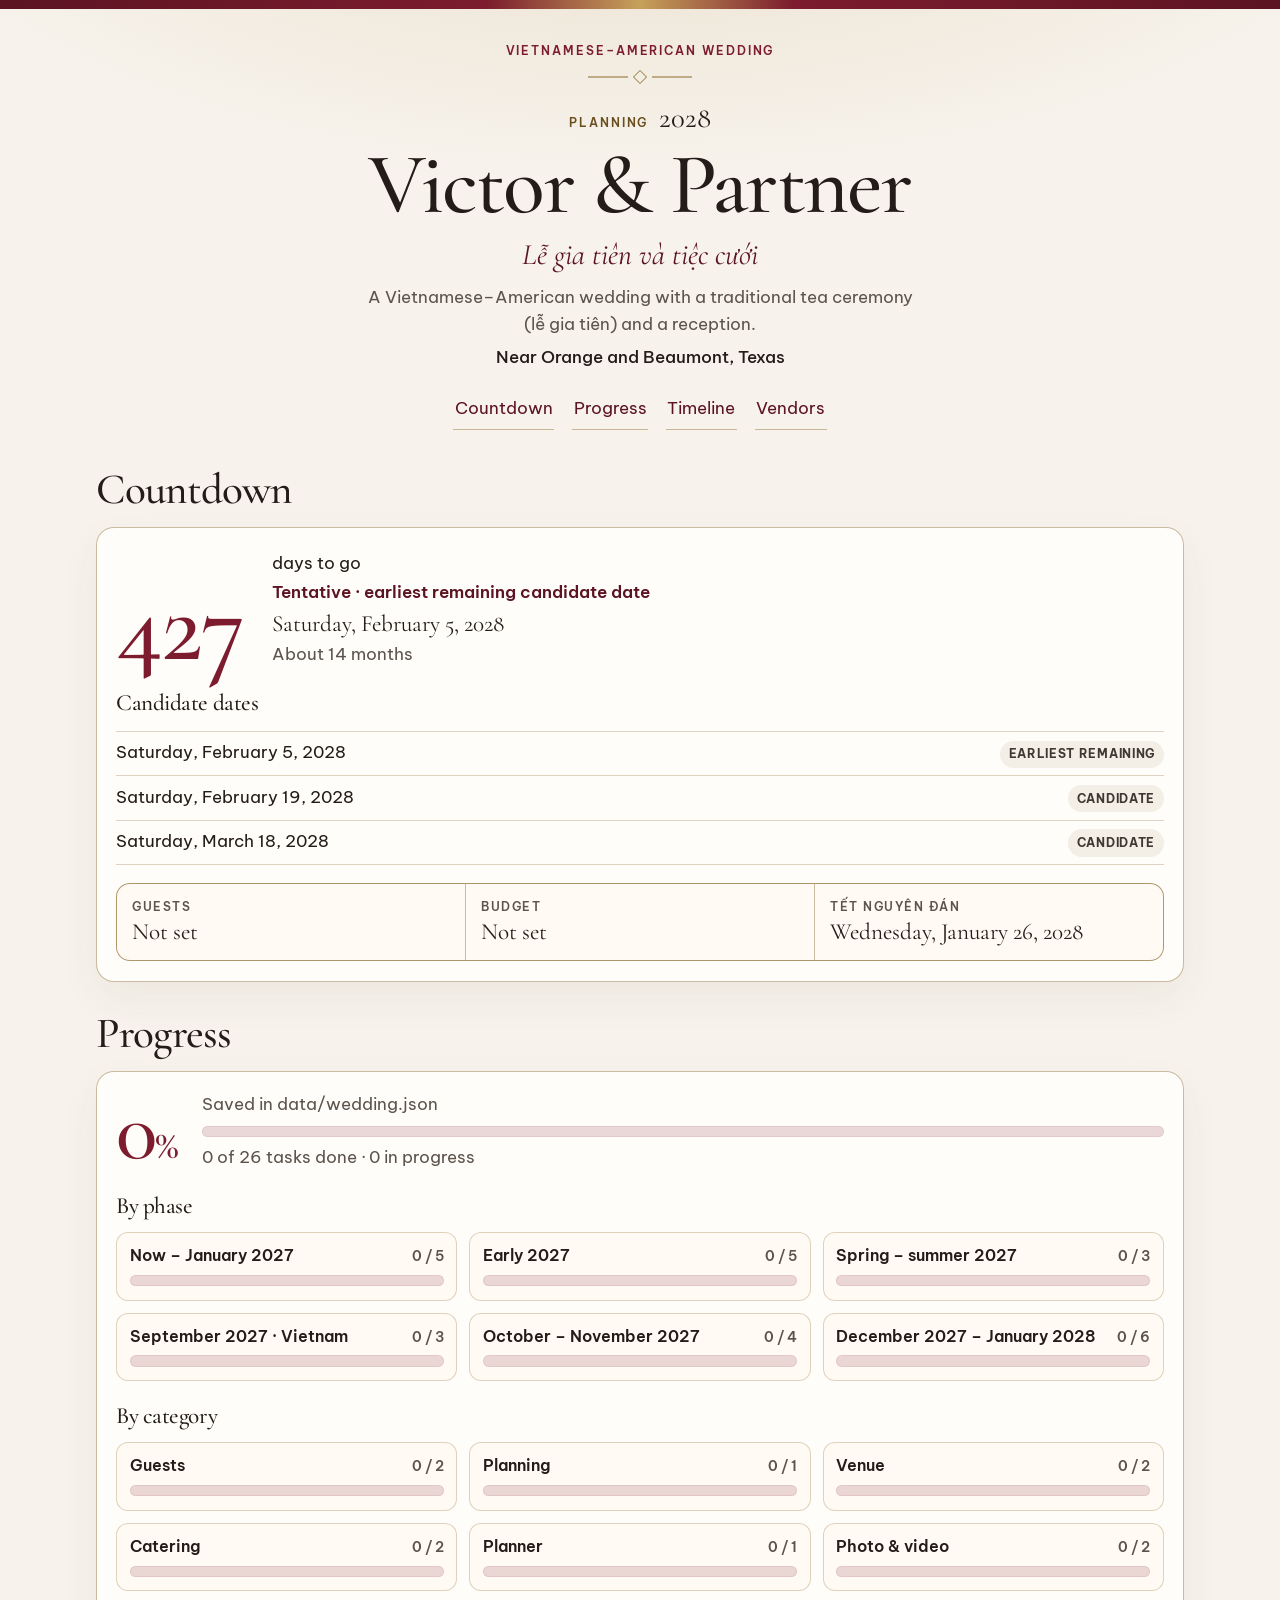
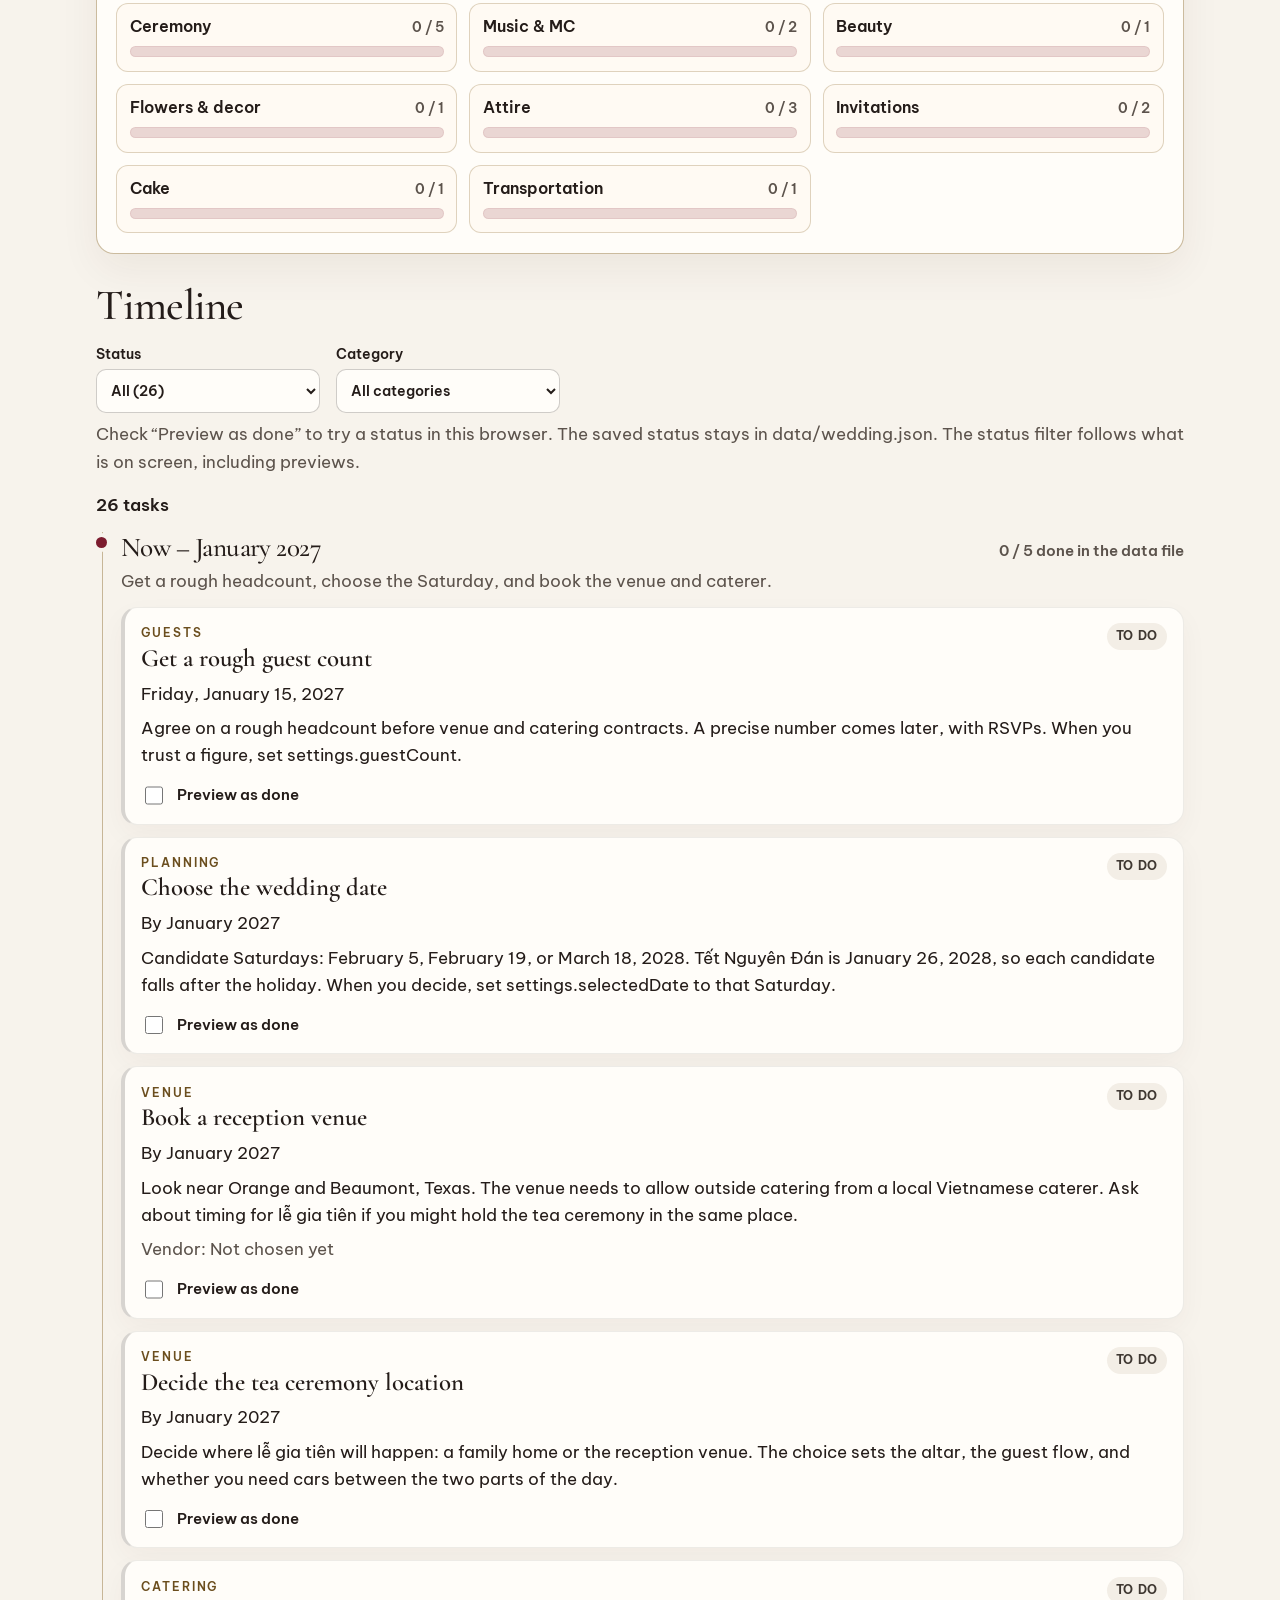
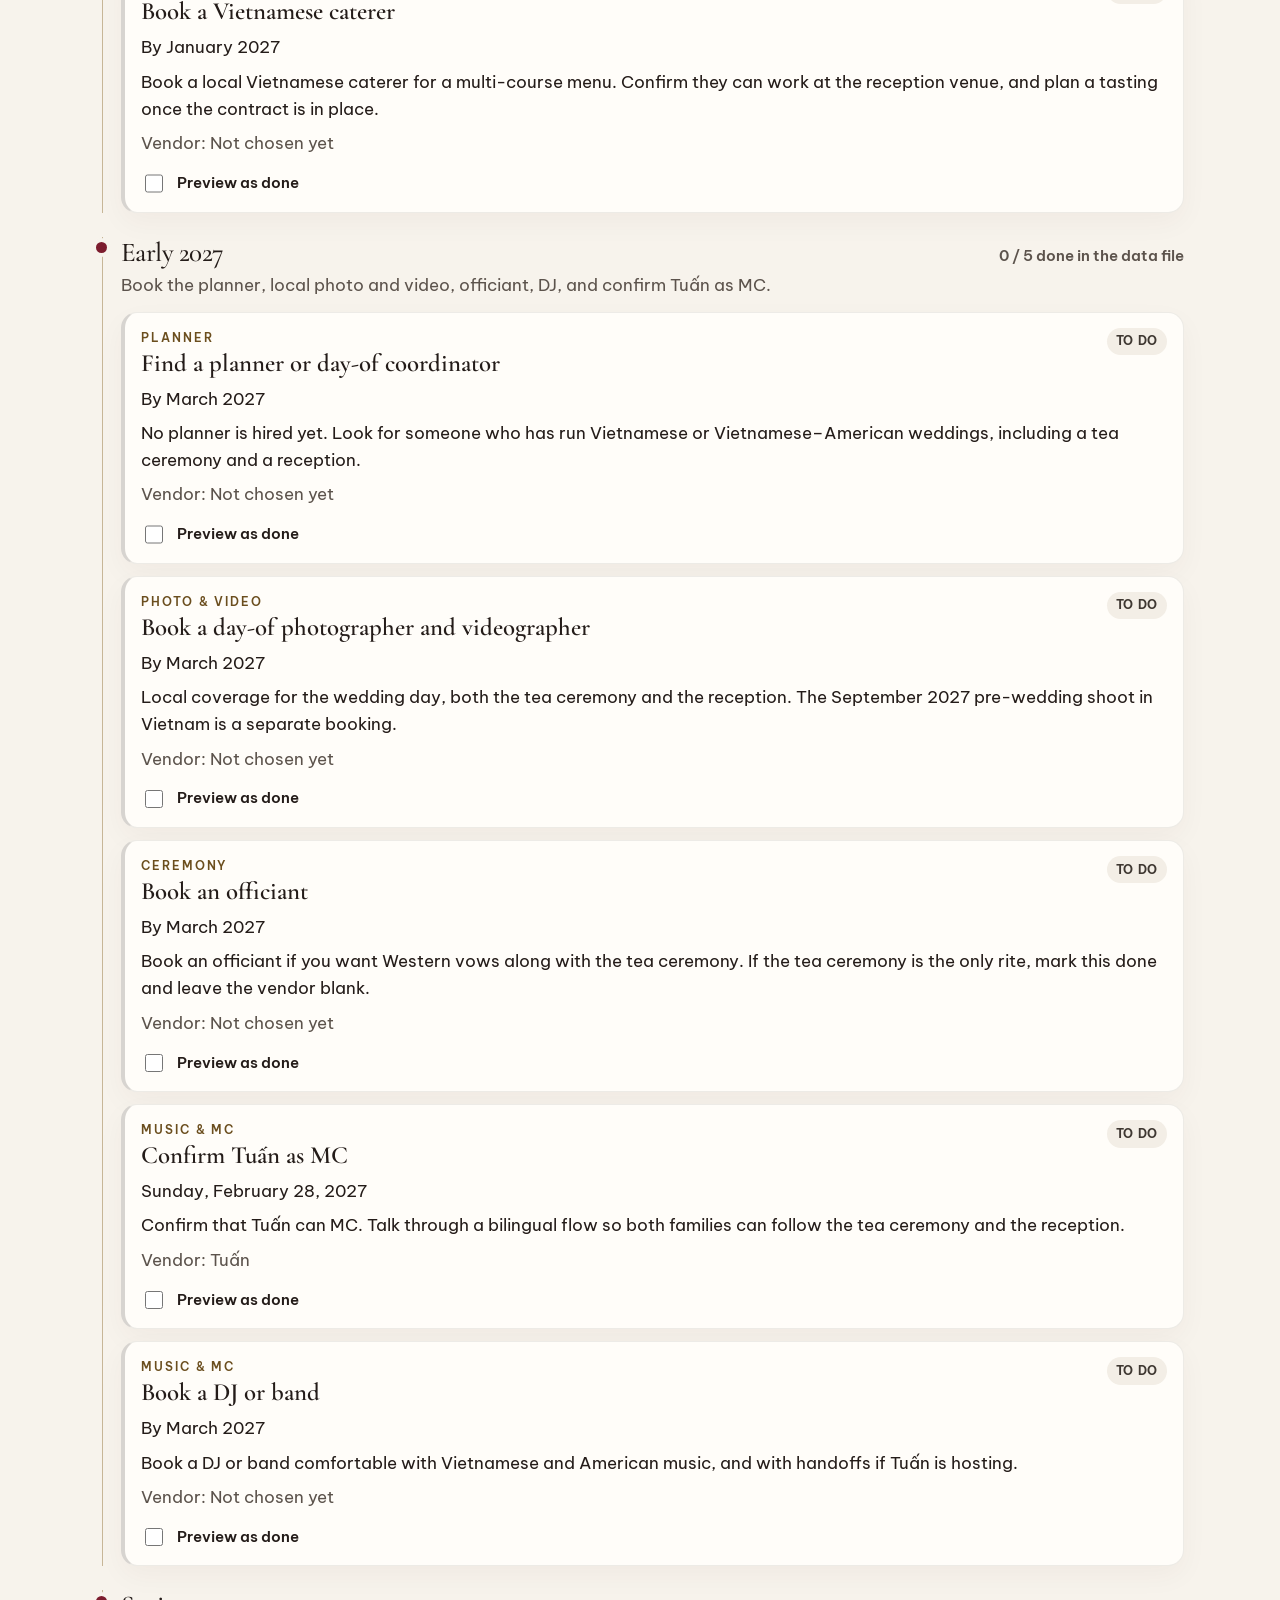
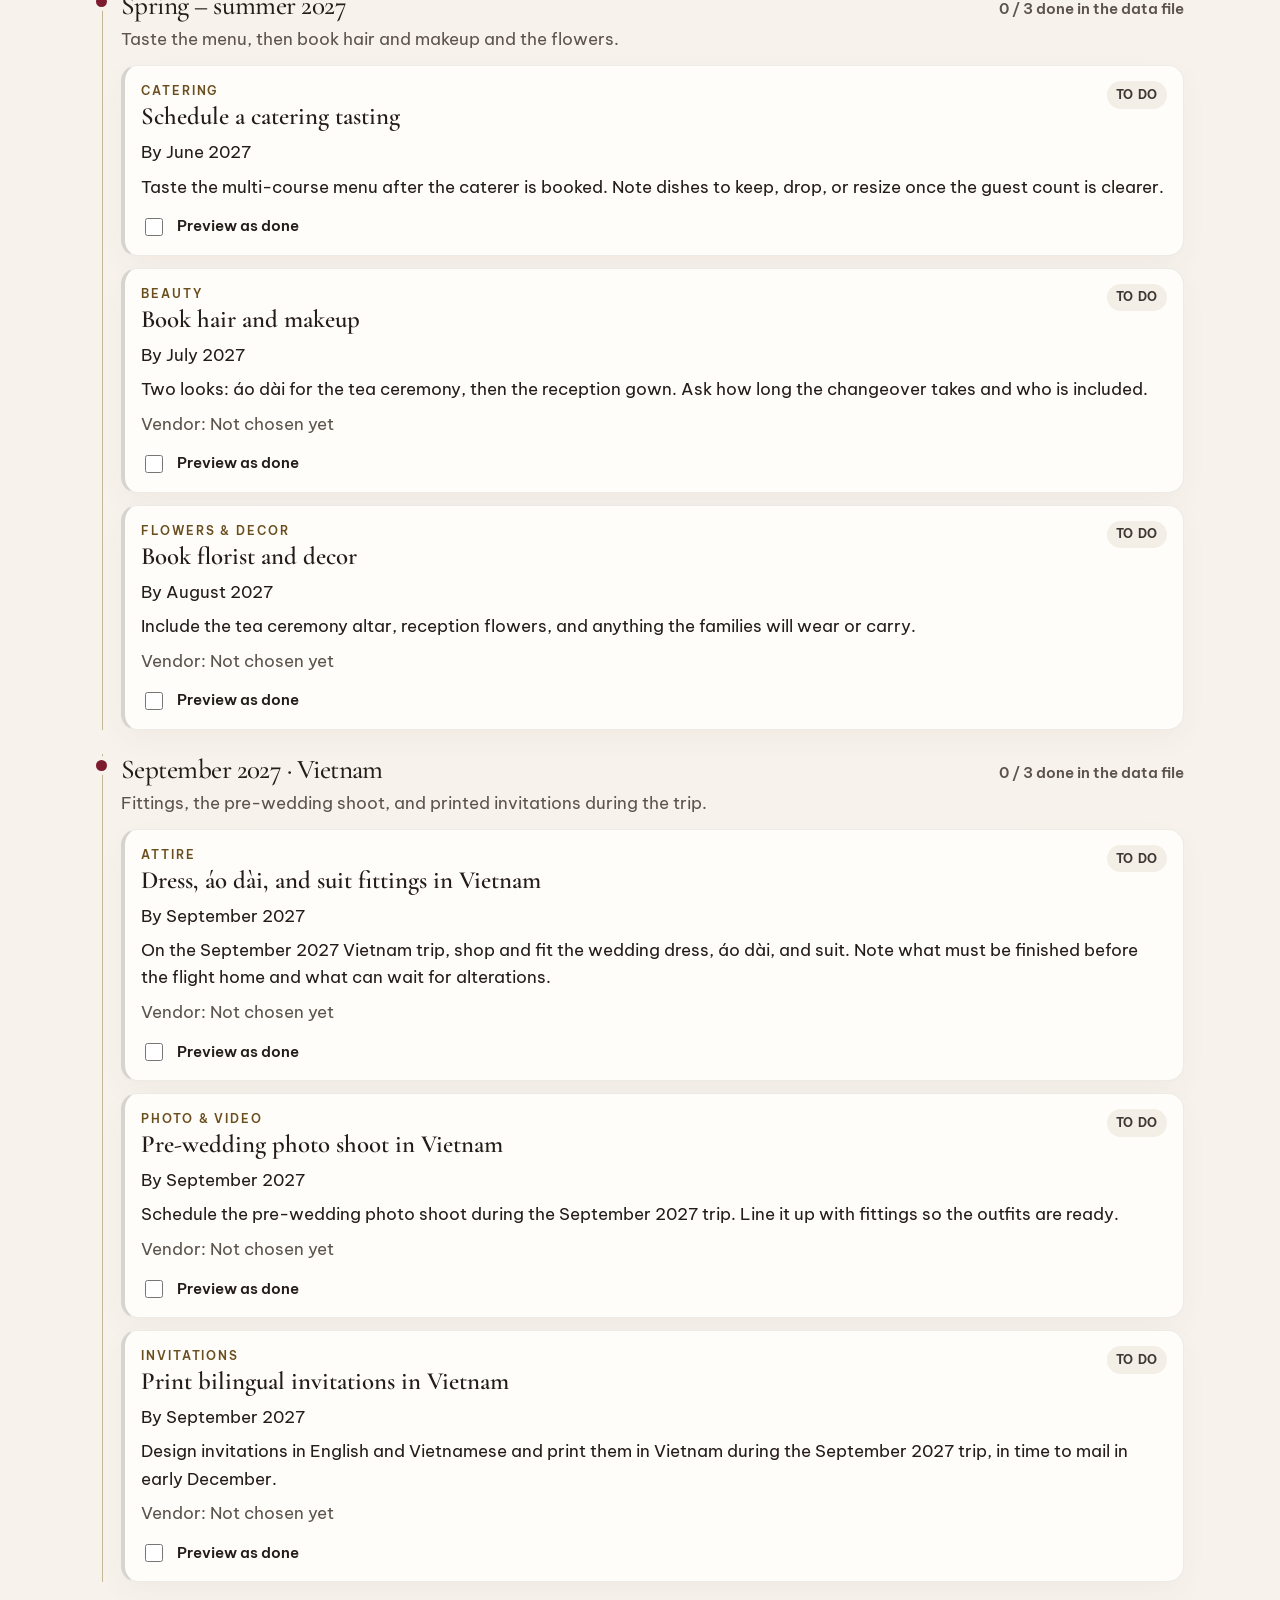
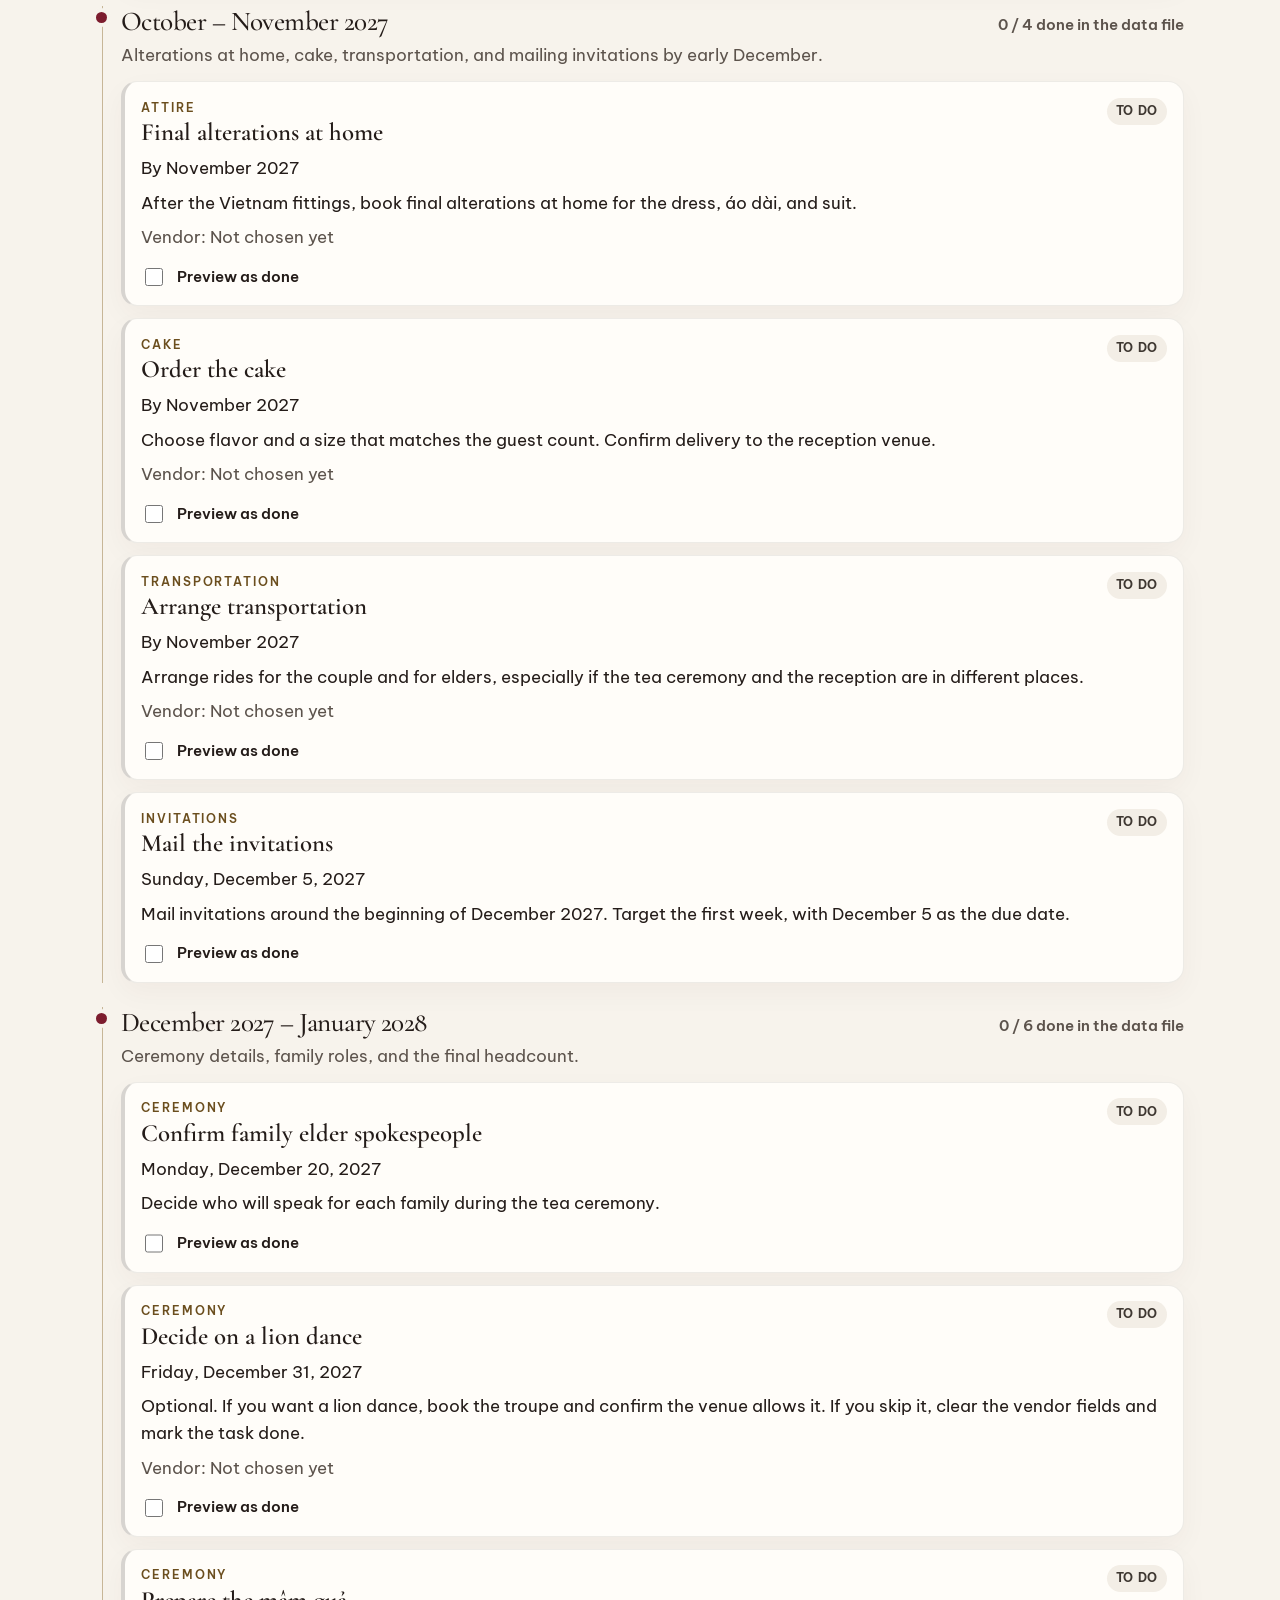
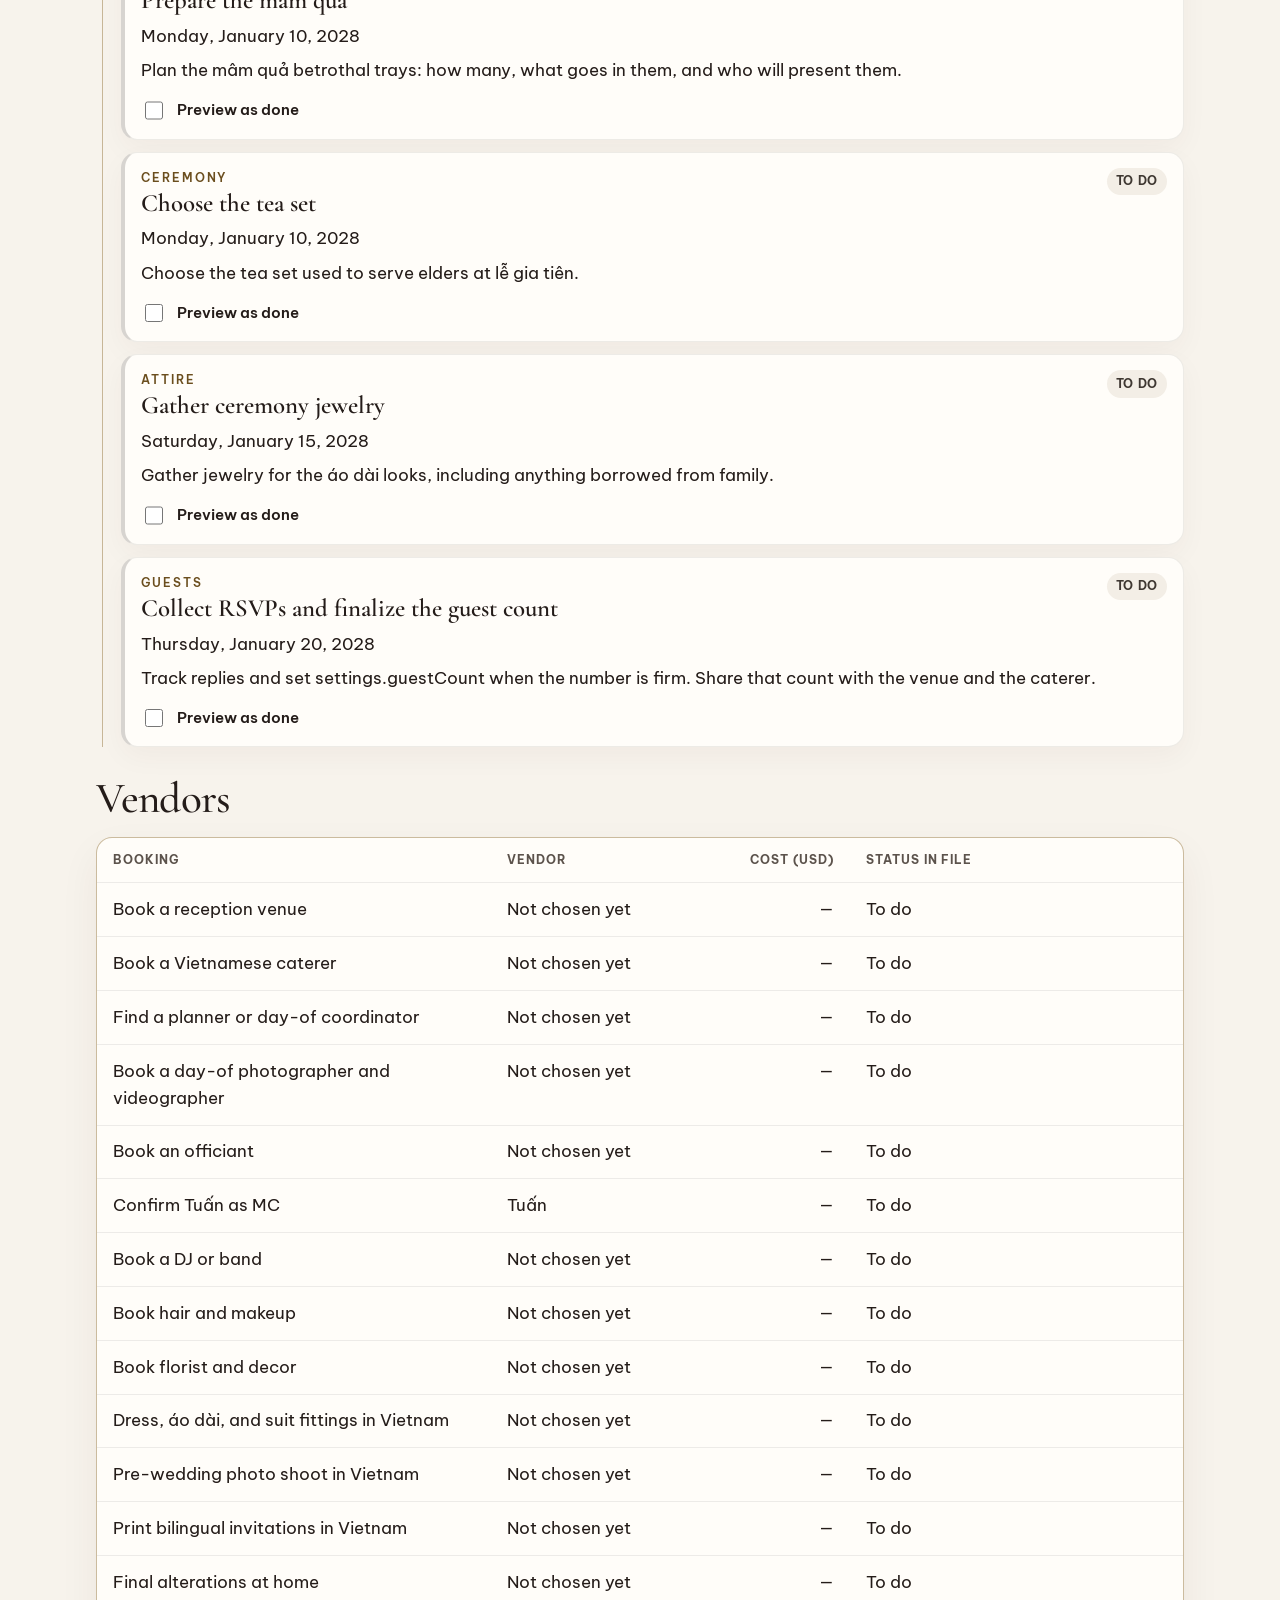
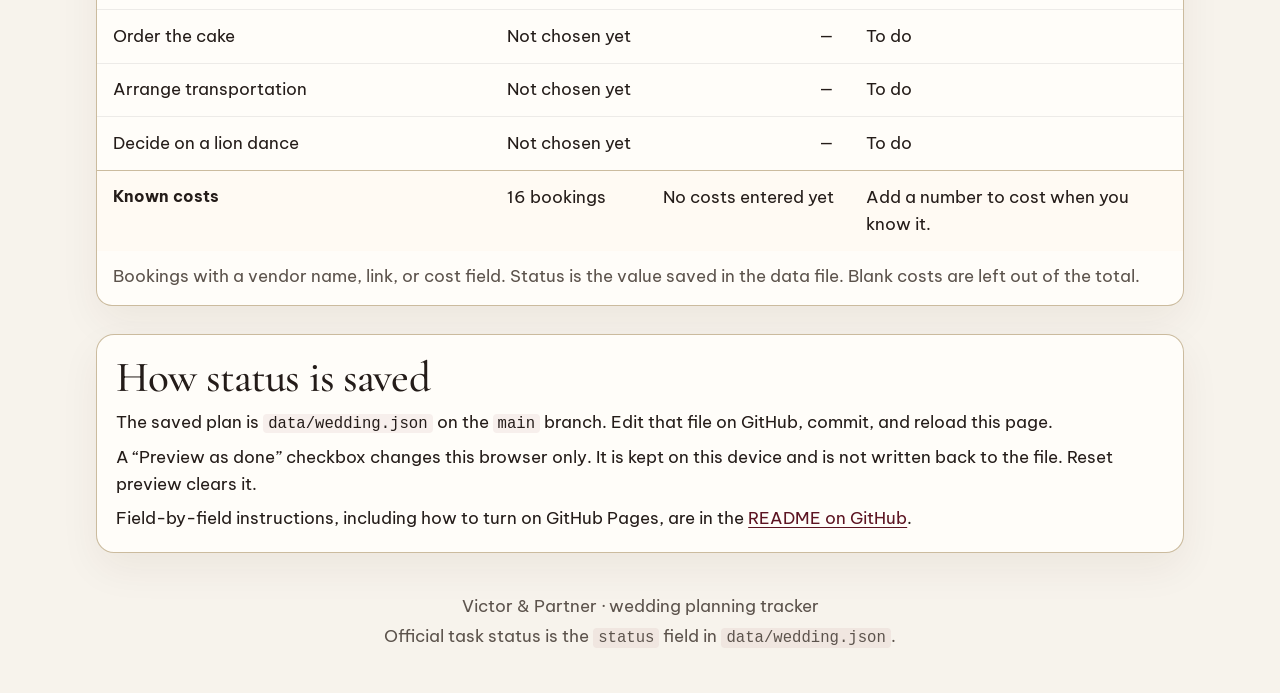
==== index.html @ 777cc2d8 "Add a static wedding planning tracker for GitHub Pages. The checklist, dates, and couple name live i" ====
<!DOCTYPE html>
<html lang="en">
<head>
  <meta charset="utf-8">
  <meta name="viewport" content="width=device-width, initial-scale=1">
  <title>Victor &amp; Partner · Wedding plans</title>
  <meta name="description" content="Planning tracker for a Vietnamese–American wedding: a tea ceremony (lễ gia tiên) and a reception near Orange and Beaumont, Texas.">
  <meta name="theme-color" content="#7C1C2E">
  <link rel="icon" href="favicon.svg" type="image/svg+xml">
  <link rel="preconnect" href="https://fonts.googleapis.com">
  <link rel="preconnect" href="https://fonts.gstatic.com" crossorigin>
  <link href="https://fonts.googleapis.com/css2?family=Be+Vietnam+Pro:ital,wght@0,400;0,500;0,600;0,700;1,400&family=Cormorant+Garamond:ital,wght@0,500;0,600;1,500;1,600&display=swap" rel="stylesheet">
  <link rel="stylesheet" href="styles.css">
</head>
<body>
  <a class="skip-link" href="#tasks">Skip to tasks</a>
  <header class="site-header">
    <div class="wrap">
      <p class="eyebrow">Vietnamese–American wedding</p>
      <div class="ornament" aria-hidden="true">
        <svg viewBox="0 0 120 16" width="120" height="16">
          <path d="M8 8h40M72 8h40" stroke="currentColor" stroke-width="1"/>
          <path d="M60 1.5 66.5 8 60 14.5 53.5 8Z" fill="none" stroke="currentColor" stroke-width="1"/>
        </svg>
      </div>
      <p class="plan-year"><span class="plan-kicker">Planning</span> <span id="plan-year">2028</span></p>
      <h1 id="couple-name">Victor &amp; Partner</h1>
      <p class="vi-line" id="vi-line" lang="vi">Lễ gia tiên và tiệc cưới</p>
      <p class="celebration" id="celebration">A Vietnamese–American wedding with a traditional tea ceremony (lễ gia tiên) and a reception.</p>
      <p class="place" id="place">Near Orange and Beaumont, Texas</p>
      <nav class="toc" aria-label="On this page">
        <a href="#overview">Countdown</a>
        <a href="#progress">Progress</a>
        <a href="#tasks">Timeline</a>
        <a href="#vendors">Vendors</a>
      </nav>
    </div>
  </header>

  <main class="wrap">
    <noscript>
      <p class="banner">JavaScript is off, so this page cannot read <code>data/wedding.json</code>. Turn it on, or edit that file directly. The names above are the copy baked into this HTML; the checklist itself lives in the JSON file.</p>
    </noscript>
    <p id="app-status" class="banner" role="status">Loading the plan from <code>data/wedding.json</code>…</p>
    <div id="warnings"></div>
    <div id="mount-overview"></div>
    <div id="mount-progress"></div>
    <div id="mount-tasks"></div>
    <div id="mount-vendors"></div>

    <section class="section panel how-to" aria-labelledby="how-heading">
      <h2 id="how-heading">How status is saved</h2>
      <p>The saved plan is <code>data/wedding.json</code> on the <code>main</code> branch. Edit that file on GitHub, commit, and reload this page.</p>
      <p>A “Preview as done” checkbox changes this browser only. It is kept on this device and is not written back to the file. Reset preview clears it.</p>
      <p>Field-by-field instructions, including how to turn on GitHub Pages, are in the <a href="https://github.com/victorv83/Wedding-Planner/blob/main/README.md">README on GitHub</a>.</p>
    </section>
  </main>

  <footer class="site-footer">
    <div class="wrap">
      <p id="footer-line">Victor &amp; Partner · wedding planning tracker</p>
      <p>Official task status is the <code>status</code> field in <code>data/wedding.json</code>.</p>
    </div>
  </footer>

  <script type="module" src="app.js"></script>
</body>
</html>
---- styles.css ----
:root {
  color-scheme: light;
  --ivory: #f7f3ec;
  --paper: #fffdf9;
  --ink: #241c19;
  --ink-soft: #5c534c;
  --lacquer: #7c1c2e;
  --lacquer-deep: #5c1422;
  --gold: #8c6a2f;
  --gold-text: #6b4e1e;
  --gold-line: rgba(140, 106, 47, 0.45);
  --done: #1d5c45;
  --done-bg: #e7f3ee;
  --progress: #6a4b10;
  --progress-bg: #f8efd8;
  --todo-bg: #f3eee6;
  --overdue-bg: #fbecee;
  --shadow: 0 16px 40px rgba(70, 32, 24, 0.06);
  --serif: "Cormorant Garamond", "Palatino Linotype", Palatino, "Times New Roman", serif;
  --sans: "Be Vietnam Pro", "Noto Sans", "Segoe UI", sans-serif;
  --mono: ui-monospace, "SFMono-Regular", Menlo, Consolas, monospace;
}

*,
*::before,
*::after {
  box-sizing: border-box;
}

html {
  scroll-behavior: smooth;
}

body {
  margin: 0;
  background:
    radial-gradient(ellipse 80rem 32rem at 50% -8rem, rgba(176, 137, 72, 0.18), transparent 60%),
    var(--ivory);
  color: var(--ink);
  font-family: var(--sans);
  font-size: 1.0625rem;
  line-height: 1.6;
}

body::before {
  content: "";
  display: block;
  height: 0.55rem;
  background: linear-gradient(90deg, #5c1422, #7c1c2e 38%, #c6a15a 50%, #7c1c2e 62%, #5c1422);
}

img,
svg {
  max-width: 100%;
}

:focus-visible {
  outline: 3px solid var(--gold);
  outline-offset: 3px;
}

::selection {
  background: #f0d5c8;
  color: var(--ink);
}

.skip-link {
  position: absolute;
  left: 0.75rem;
  top: -4rem;
  z-index: 5;
  background: var(--paper);
  color: var(--ink);
  padding: 0.55rem 0.85rem;
  border-radius: 8px;
  border: 1px solid var(--gold-line);
}

.skip-link:focus {
  top: 0.75rem;
}

.wrap {
  width: min(68rem, calc(100% - 2rem));
  margin-inline: auto;
}

.site-header {
  text-align: center;
  padding: 2rem 0 0.5rem;
}

.eyebrow,
.plan-kicker,
.kicker,
.section-label {
  letter-spacing: 0.16em;
  text-transform: uppercase;
  font-size: 0.75rem;
  font-weight: 600;
}

.eyebrow {
  margin: 0;
  color: var(--lacquer);
}

.ornament {
  color: var(--gold);
  margin: 0.35rem 0 0.15rem;
}

.plan-year {
  margin: 0;
  font-family: var(--serif);
  font-size: 1.35rem;
  color: var(--ink-soft);
}

.plan-kicker {
  font-family: var(--sans);
  color: var(--gold-text);
  margin-right: 0.35rem;
}

#plan-year {
  font-size: 1.8rem;
  color: var(--ink);
}

h1,
h2,
h3,
.percent,
.days-number {
  font-family: var(--serif);
  font-weight: 500;
  letter-spacing: -0.02em;
}

h1 {
  margin: 0.15rem 0 0.2rem;
  font-size: clamp(3rem, 8vw, 5.4rem);
  line-height: 0.95;
  overflow-wrap: break-word;
}

.vi-line {
  margin: 0.35rem 0 0;
  font-family: var(--serif);
  font-style: italic;
  font-size: clamp(1.35rem, 3vw, 1.85rem);
  color: var(--lacquer-deep);
}

.celebration,
.place {
  margin: 0.35rem auto 0;
  max-width: 40rem;
  text-wrap: pretty;
}

.celebration {
  color: var(--ink-soft);
}

.place {
  font-weight: 500;
}

.toc {
  display: flex;
  flex-wrap: wrap;
  justify-content: center;
  gap: 0.25rem 1.1rem;
  margin: 1rem 0 0;
}

.toc a {
  color: var(--lacquer-deep);
  text-decoration: none;
  border-bottom: 1px solid var(--gold-line);
  padding: 0.45rem 0.1rem;
}

.toc a:hover {
  color: var(--lacquer);
  border-bottom-color: var(--lacquer);
}

.section {
  margin: 1.75rem 0;
}

h2 {
  margin: 0 0 0.85rem;
  font-size: clamp(2rem, 4vw, 2.7rem);
  line-height: 1.1;
}

h3 {
  margin: 0;
  font-size: 1.7rem;
  line-height: 1.2;
}

.panel {
  background: var(--paper);
  border: 1px solid var(--gold-line);
  border-radius: 18px;
  box-shadow: var(--shadow);
  padding: 1.2rem 1.2rem 1.25rem;
}

.banner,
.warning,
.preview-callout {
  background: var(--progress-bg);
  border: 1px solid var(--gold-line);
  border-radius: 12px;
  padding: 0.85rem 1rem;
}

.warning {
  margin-top: 1rem;
}

.warning ul {
  margin: 0.35rem 0 0;
  padding-left: 1.2rem;
}

.overview-grid {
  display: grid;
  grid-template-columns: auto minmax(0, 1fr);
  gap: 0.5rem 1.75rem;
  align-items: end;
}

.days-number {
  margin: 0;
  font-size: clamp(4.4rem, 12vw, 6.5rem);
  line-height: 0.8;
  color: var(--lacquer);
}

.days-unit,
.countdown-label {
  margin: 0.15rem 0 0;
}

.countdown-label {
  font-weight: 600;
  color: var(--lacquer-deep);
}

.countdown-date {
  margin: 0.2rem 0 0;
  font-family: var(--serif);
  font-size: 1.45rem;
  line-height: 1.25;
}

.rough {
  margin: 0.15rem 0 0;
  color: var(--ink-soft);
}

.date-list {
  list-style: none;
  margin: 0.85rem 0 0;
  padding: 0;
}

.date-list li {
  display: flex;
  justify-content: space-between;
  align-items: baseline;
  gap: 0.75rem;
  padding: 0.45rem 0;
  border-top: 1px solid rgba(140, 106, 47, 0.28);
}

.date-list li:last-child {
  border-bottom: 1px solid rgba(140, 106, 47, 0.28);
}

.facts {
  display: grid;
  grid-template-columns: repeat(auto-fit, minmax(12rem, 1fr));
  gap: 1px;
  margin: 1.15rem 0 0;
  background: var(--gold-line);
  border: 1px solid var(--gold-line);
  border-radius: 14px;
  overflow: hidden;
}

.facts div {
  background: #fffaf3;
  padding: 0.8rem 0.95rem;
}

.facts dt {
  margin: 0;
  color: var(--ink-soft);
  font-size: 0.78rem;
  font-weight: 600;
  letter-spacing: 0.12em;
  text-transform: uppercase;
}

.facts dd {
  margin: 0.15rem 0 0;
  font-family: var(--serif);
  font-size: 1.45rem;
  line-height: 1.2;
}

.progress-hero {
  display: grid;
  grid-template-columns: auto minmax(0, 1fr);
  gap: 0.75rem 1.5rem;
  align-items: center;
}

.percent {
  margin: 0;
  font-size: clamp(4rem, 8vw, 5.4rem);
  line-height: 0.85;
  color: var(--lacquer);
}

.percent span {
  font-size: 0.48em;
}

.source,
.fraction,
.hint,
.phase-summary,
.vendor-line,
.file-status,
.scroll-hint,
.how-to p,
.site-footer p {
  color: var(--ink-soft);
}

.source,
.fraction {
  margin: 0;
}

.source {
  margin-bottom: 0.45rem;
}

.fraction {
  margin-top: 0.45rem;
}

.bar {
  height: 0.7rem;
  background: rgba(124, 28, 46, 0.16);
  box-shadow: inset 0 0 0 1px rgba(124, 28, 46, 0.08);
  border-radius: 999px;
  overflow: hidden;
}

.bar > span {
  display: block;
  height: 100%;
  width: 0;
  background: linear-gradient(90deg, var(--lacquer), #c6a15a);
  border-radius: inherit;
}

.subhead {
  margin: 1.35rem 0 0.7rem;
  font-size: 1.45rem;
}

.meter-grid {
  display: grid;
  grid-template-columns: repeat(auto-fit, minmax(18rem, 1fr));
  gap: 0.75rem;
}

.meter {
  background: #fffaf3;
  border: 1px solid rgba(140, 106, 47, 0.28);
  border-radius: 12px;
  padding: 0.75rem 0.8rem 0.85rem;
}

.meter-label {
  display: flex;
  justify-content: space-between;
  align-items: baseline;
  gap: 0.75rem;
  margin-bottom: 0.45rem;
  font-weight: 600;
}

.meter-label span:first-child {
  letter-spacing: 0;
  text-transform: none;
  font-size: 1rem;
  line-height: 1.3;
  text-wrap: balance;
}

.meter-label span:last-child {
  flex: none;
  color: var(--ink-soft);
  font-weight: 600;
  font-size: 0.85rem;
  letter-spacing: 0;
  text-transform: none;
  white-space: nowrap;
}

.preview-callout {
  display: flex;
  flex-wrap: wrap;
  justify-content: space-between;
  align-items: center;
  gap: 0.75rem 1rem;
  margin-top: 1.15rem;
}

.preview-callout p {
  margin: 0;
  max-width: 42rem;
}

.filters {
  display: flex;
  flex-wrap: wrap;
  gap: 0.75rem 1rem;
  align-items: end;
  margin: 0.25rem 0 0.5rem;
}

.filter {
  display: flex;
  flex-direction: column;
  gap: 0.25rem;
  font-size: 0.85rem;
  font-weight: 600;
  min-width: min(100%, 14rem);
}

select,
button {
  font: inherit;
  color: var(--ink);
  background: var(--paper);
  border: 1px solid rgba(36, 28, 25, 0.22);
  border-radius: 10px;
  min-height: 44px;
}

select {
  padding: 0.4rem 0.65rem;
}

button {
  cursor: pointer;
  border-radius: 999px;
  border-color: var(--gold-line);
  padding: 0.4rem 0.95rem;
}

button:hover {
  background: var(--progress-bg);
}

.hint {
  margin: 0 0 1rem;
}

.showing {
  margin: 0 0 0.8rem;
  font-weight: 600;
}

.empty {
  margin: 0;
  padding: 1rem 0 0.25rem;
}

.timeline {
  display: flex;
  flex-direction: column;
  gap: 1.5rem;
}

.phase {
  position: relative;
  margin-left: 0.35rem;
  padding-left: 1.15rem;
  border-left: 1px solid var(--gold-line);
}

.phase::before {
  content: "";
  position: absolute;
  left: -0.42rem;
  top: 0.35rem;
  width: 0.7rem;
  height: 0.7rem;
  border-radius: 50%;
  background: var(--lacquer);
  box-shadow: 0 0 0 4px var(--ivory);
}

.phase-head {
  display: flex;
  flex-wrap: wrap;
  justify-content: space-between;
  gap: 0.35rem 1rem;
  align-items: baseline;
}

.phase-count {
  margin: 0;
  color: var(--ink-soft);
  font-size: 0.92rem;
  font-weight: 600;
}

.phase-summary {
  margin: 0.2rem 0 0.75rem;
}

.phase-tasks {
  display: flex;
  flex-direction: column;
  gap: 0.75rem;
}

.task {
  background: var(--paper);
  border: 1px solid rgba(36, 28, 25, 0.08);
  border-left: 4px solid rgba(36, 28, 25, 0.18);
  border-radius: 16px;
  box-shadow: 0 10px 28px rgba(70, 32, 24, 0.04);
  padding: 0.95rem 1rem 1rem;
}

.task.is-progress {
  border-left-color: var(--gold);
}

.task.is-done {
  border-left-color: var(--done);
}

.task.is-overdue {
  border-left-color: var(--lacquer);
  background: linear-gradient(180deg, var(--overdue-bg), var(--paper) 2.8rem);
}

.task-top {
  display: flex;
  flex-wrap: wrap;
  justify-content: space-between;
  gap: 0.45rem 0.8rem;
  align-items: start;
}

.kicker {
  margin: 0 0 0.1rem;
  color: var(--gold-text);
}

.task h4 {
  margin: 0;
  font-family: var(--serif);
  font-size: 1.55rem;
  font-weight: 600;
  line-height: 1.2;
  letter-spacing: 0;
}

.badges {
  display: flex;
  flex-wrap: wrap;
  gap: 0.35rem;
  justify-content: flex-end;
}

.badge {
  display: inline-flex;
  align-items: center;
  min-height: 1.7rem;
  padding: 0.1rem 0.55rem;
  border-radius: 999px;
  font-size: 0.72rem;
  font-weight: 700;
  letter-spacing: 0.06em;
  text-transform: uppercase;
  background: var(--todo-bg);
  color: #3f3832;
}

.badge-progress {
  background: var(--progress-bg);
  color: var(--progress);
}

.badge-done {
  background: var(--done-bg);
  color: var(--done);
}

.badge-overdue {
  background: var(--overdue-bg);
  color: var(--lacquer-deep);
}

.badge-preview {
  background: transparent;
  color: var(--gold-text);
  border: 1px solid var(--gold);
}

.due,
.notes,
.vendor-line,
.file-status {
  margin: 0.45rem 0 0;
}

.notes {
  white-space: pre-wrap;
}

.preview-label {
  display: flex;
  align-items: flex-start;
  gap: 0.65rem;
  margin-top: 0.85rem;
  font-size: 0.95rem;
  font-weight: 600;
}

.preview-label input {
  width: 1.15rem;
  height: 1.15rem;
  margin-top: 0.2rem;
  accent-color: var(--lacquer);
}

.table-scroll {
  overflow-x: auto;
  border: 1px solid var(--gold-line);
  border-radius: 16px;
  background: var(--paper);
  box-shadow: var(--shadow);
}

table {
  width: 100%;
  border-collapse: collapse;
  min-width: 40rem;
}

caption {
  caption-side: bottom;
  text-align: left;
  padding: 0.75rem 1rem 0.9rem;
  color: var(--ink-soft);
}

th,
td {
  text-align: left;
  vertical-align: top;
  padding: 0.8rem 1rem;
  border-bottom: 1px solid rgba(36, 28, 25, 0.08);
}

th {
  font-size: 0.75rem;
  letter-spacing: 0.08em;
  text-transform: uppercase;
  color: var(--ink-soft);
  font-weight: 700;
}

td.num,
th.num {
  text-align: right;
  white-space: nowrap;
}

tbody tr:last-child td,
tbody tr:last-child th {
  border-bottom: 0;
}

tfoot th,
tfoot td {
  background: #fffaf3;
  border-bottom: 0;
  border-top: 1px solid var(--gold-line);
}

.how-to h2 {
  margin-bottom: 0.4rem;
}

.how-to p {
  margin: 0.45rem 0 0;
  color: var(--ink);
}

a {
  color: var(--lacquer-deep);
  text-underline-offset: 0.15em;
}

a:hover {
  color: var(--lacquer);
}

code {
  font-family: var(--mono);
  font-size: 0.92em;
  background: rgba(124, 28, 46, 0.06);
  padding: 0.05em 0.32em;
  border-radius: 4px;
}

.keep {
  white-space: nowrap;
}

td.vendor {
  white-space: nowrap;
}

tfoot th {
  text-transform: none;
  letter-spacing: 0;
  font-size: 1rem;
  color: var(--ink);
}

.site-footer {
  padding: 0.5rem 0 2.5rem;
  text-align: center;
}

.site-footer p {
  margin: 0.2rem 0;
}

.sr-only {
  position: absolute;
  width: 1px;
  height: 1px;
  padding: 0;
  margin: -1px;
  overflow: hidden;
  clip: rect(0, 0, 0, 0);
  white-space: nowrap;
  border: 0;
}

@media (max-width: 720px) {
  .site-header {
    padding-top: 1.15rem;
  }

  h1 {
    font-size: 2.75rem;
  }

  .toc {
    display: grid;
    grid-template-columns: 1fr 1fr;
    justify-items: center;
    max-width: 18rem;
    margin-inline: auto;
    gap: 0.1rem 0.5rem;
  }

  .overview-grid,
  .progress-hero {
    grid-template-columns: 1fr;
  }

  .section {
    margin: 1.2rem 0;
  }

  .date-list li {
    flex-direction: column;
    gap: 0.15rem;
  }

  .badges {
    justify-content: flex-start;
  }

  .wrap {
    width: min(68rem, calc(100% - 1.5rem));
  }

  .table-scroll {
    overflow: visible;
  }

  table {
    display: flex;
    flex-direction: column;
    width: 100%;
    min-width: 0;
  }

  thead {
    position: absolute;
    width: 1px;
    height: 1px;
    padding: 0;
    margin: -1px;
    overflow: hidden;
    clip: rect(0, 0, 0, 0);
    white-space: nowrap;
    border: 0;
  }

  tbody,
  tfoot,
  caption {
    display: block;
    width: 100%;
  }

  tbody { order: 1; }
  tfoot { order: 2; }
  caption { order: 3; }

  tr,
  td,
  tfoot th {
    display: block;
    width: 100%;
  }

  tbody tr,
  tfoot tr {
    padding: 0.85rem 0 0.95rem;
    border-bottom: 1px solid rgba(36, 28, 25, 0.08);
  }

  td,
  tfoot th {
    border: 0;
    text-align: left;
    padding: 0.28rem 1rem;
    white-space: normal;
  }

  td.vendor,
  td.num {
    white-space: normal;
    text-align: left;
  }

  td::before {
    content: attr(data-label);
    display: block;
    margin-bottom: 0.05rem;
    color: var(--ink-soft);
    font-size: 0.72rem;
    font-weight: 700;
    letter-spacing: 0.08em;
    text-transform: uppercase;
  }

  tfoot th {
    font-family: var(--serif);
    font-size: 1.45rem;
    padding-top: 0.2rem;
  }

  caption {
    padding-top: 0.85rem;
  }
}

@media (prefers-reduced-motion: reduce) {
  html {
    scroll-behavior: auto;
  }
}

@media (forced-colors: active) {
  .bar > span,
  .phase::before {
    background: CanvasText;
  }

  .badge {
    border: 1px solid CanvasText;
  }
}

@media print {
  body {
    background: white;
  }

  body::before,
  .skip-link,
  .toc,
  .filters,
  .preview-label,
  .preview-callout {
    display: none !important;
  }

  .panel,
  .task,
  .table-scroll {
    box-shadow: none;
  }
}
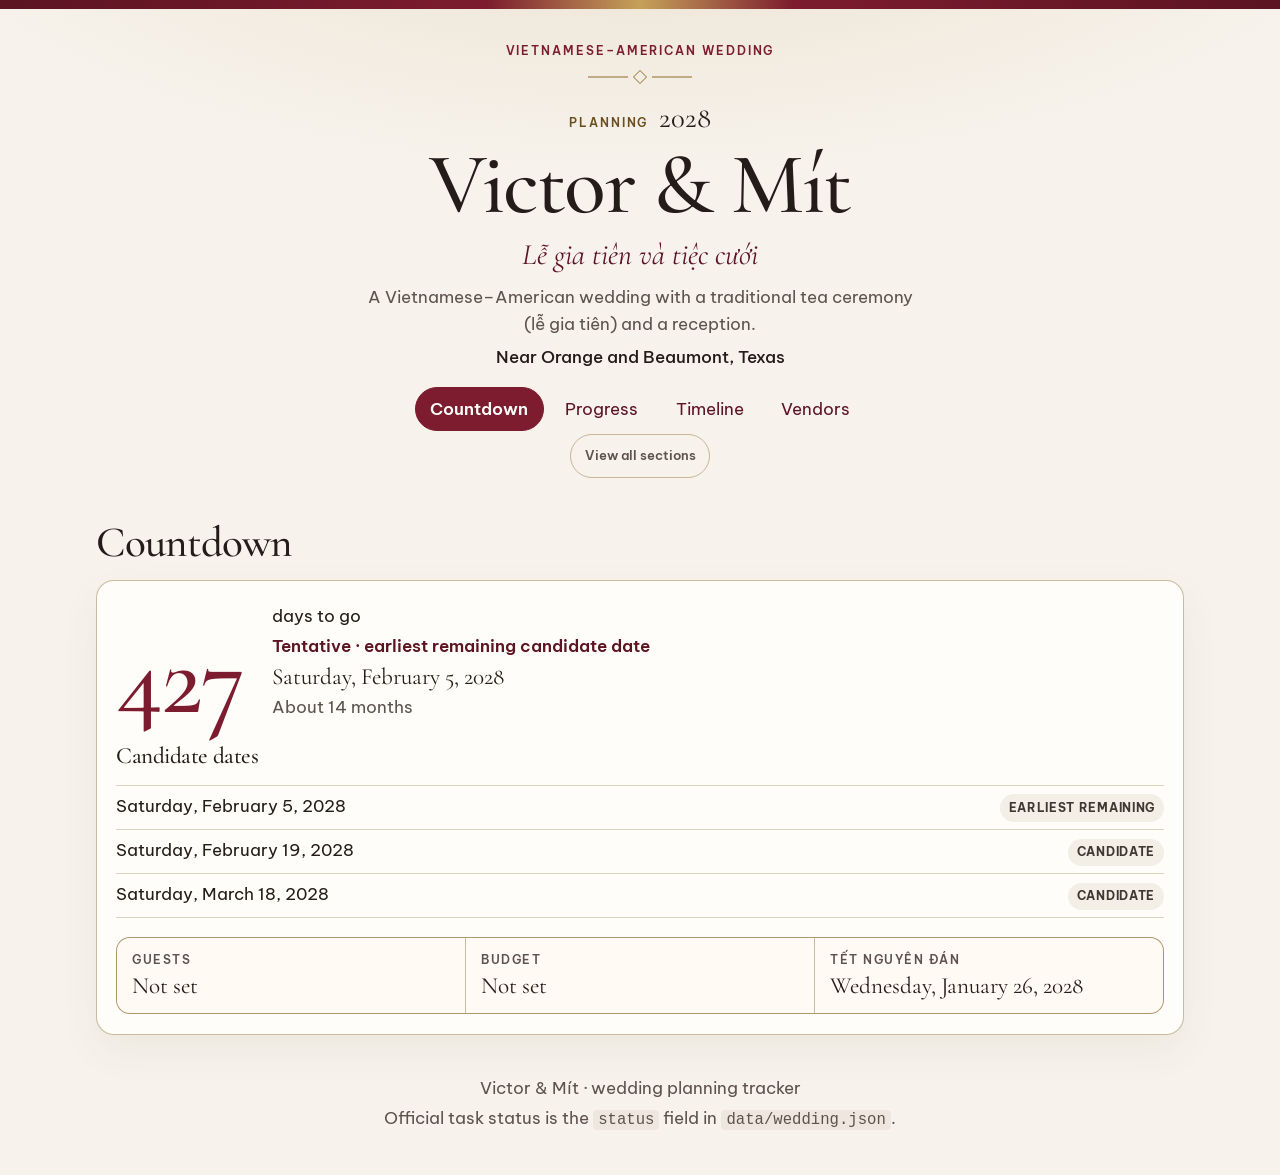
==== commit 048e14c5: "Show one wedding section at a time and name the partner Mít. The nav swaps the section under it from" ====
--- a/index.html
+++ b/index.html
@@ -3,7 +3,7 @@
 <head>
   <meta charset="utf-8">
   <meta name="viewport" content="width=device-width, initial-scale=1">
-  <title>Victor &amp; Partner · Wedding plans</title>
+  <title>Victor &amp; Mít · Wedding plans</title>
   <meta name="description" content="Planning tracker for a Vietnamese–American wedding: a tea ceremony (lễ gia tiên) and a reception near Orange and Beaumont, Texas.">
   <meta name="theme-color" content="#7C1C2E">
   <link rel="icon" href="favicon.svg" type="image/svg+xml">
@@ -13,7 +13,7 @@
   <link rel="stylesheet" href="styles.css">
 </head>
 <body>
-  <a class="skip-link" href="#tasks">Skip to tasks</a>
+  <a class="skip-link" href="#content">Skip to content</a>
   <header class="site-header">
     <div class="wrap">
       <p class="eyebrow">Vietnamese–American wedding</p>
@@ -24,31 +24,35 @@
         </svg>
       </div>
       <p class="plan-year"><span class="plan-kicker">Planning</span> <span id="plan-year">2028</span></p>
-      <h1 id="couple-name">Victor &amp; Partner</h1>
+      <h1 id="couple-name">Victor &amp; Mít</h1>
       <p class="vi-line" id="vi-line" lang="vi">Lễ gia tiên và tiệc cưới</p>
       <p class="celebration" id="celebration">A Vietnamese–American wedding with a traditional tea ceremony (lễ gia tiên) and a reception.</p>
       <p class="place" id="place">Near Orange and Beaumont, Texas</p>
-      <nav class="toc" aria-label="On this page">
+      <nav class="toc" aria-label="Sections">
         <a href="#overview">Countdown</a>
         <a href="#progress">Progress</a>
-        <a href="#tasks">Timeline</a>
+        <a href="#timeline">Timeline</a>
         <a href="#vendors">Vendors</a>
       </nav>
+      <p class="view-all-row">
+        <button type="button" id="view-all" class="view-all">View all sections</button>
+      </p>
     </div>
   </header>
 
-  <main class="wrap">
+  <main class="wrap" id="content" tabindex="-1">
     <noscript>
+      <style>#how[hidden] { display: block !important; }</style>
       <p class="banner">JavaScript is off, so this page cannot read <code>data/wedding.json</code>. Turn it on, or edit that file directly. The names above are the copy baked into this HTML; the checklist itself lives in the JSON file.</p>
     </noscript>
     <p id="app-status" class="banner" role="status">Loading the plan from <code>data/wedding.json</code>…</p>
     <div id="warnings"></div>
-    <div id="mount-overview"></div>
-    <div id="mount-progress"></div>
-    <div id="mount-tasks"></div>
-    <div id="mount-vendors"></div>
+    <div id="mount-overview" class="section-mount"></div>
+    <div id="mount-progress" class="section-mount"></div>
+    <div id="mount-timeline" class="section-mount"></div>
+    <div id="mount-vendors" class="section-mount"></div>
 
-    <section class="section panel how-to" aria-labelledby="how-heading">
+    <section class="section panel how-to" id="how" hidden aria-labelledby="how-heading">
       <h2 id="how-heading">How status is saved</h2>
       <p>The saved plan is <code>data/wedding.json</code> on the <code>main</code> branch. Edit that file on GitHub, commit, and reload this page.</p>
       <p>A “Preview as done” checkbox changes this browser only. It is kept on this device and is not written back to the file. Reset preview clears it.</p>
@@ -58,7 +62,7 @@
 
   <footer class="site-footer">
     <div class="wrap">
-      <p id="footer-line">Victor &amp; Partner · wedding planning tracker</p>
+      <p id="footer-line">Victor &amp; Mít · wedding planning tracker</p>
       <p>Official task status is the <code>status</code> field in <code>data/wedding.json</code>.</p>
     </div>
   </footer>
--- a/styles.css
+++ b/styles.css
@@ -172,24 +172,82 @@
   display: flex;
   flex-wrap: wrap;
   justify-content: center;
-  gap: 0.25rem 1.1rem;
+  gap: 0.35rem 0.4rem;
   margin: 1rem 0 0;
 }
 
 .toc a {
+  display: inline-flex;
+  align-items: center;
+  justify-content: center;
+  min-height: 44px;
+  padding: 0.35rem 0.9rem;
+  border: 1px solid transparent;
+  border-radius: 999px;
   color: var(--lacquer-deep);
   text-decoration: none;
-  border-bottom: 1px solid var(--gold-line);
-  padding: 0.45rem 0.1rem;
 }
 
 .toc a:hover {
   color: var(--lacquer);
-  border-bottom-color: var(--lacquer);
+  background: rgba(124, 28, 46, 0.06);
+}
+
+.toc a[aria-current="page"] {
+  background: var(--lacquer);
+  color: var(--paper);
+  border-color: var(--lacquer);
+  font-weight: 600;
+}
+
+.toc a[aria-current="page"]:hover {
+  background: var(--lacquer-deep);
+  color: var(--paper);
+}
+
+.view-all-row {
+  margin: 0.15rem 0 0.35rem;
+}
+
+.view-all {
+  min-height: 44px;
+  padding: 0.15rem 0.85rem;
+  font-size: 0.82rem;
+  font-weight: 600;
+  color: var(--ink-soft);
+  background: transparent;
+  border-color: var(--gold-line);
+}
+
+.view-all:hover {
+  color: var(--lacquer);
+  background: transparent;
+  border-color: var(--lacquer);
+}
+
+.view-all[aria-current="page"],
+.view-all[aria-current="page"]:hover {
+  color: var(--paper);
+  background: var(--lacquer);
+  border-color: var(--lacquer);
+}
+
+#content {
+  scroll-margin-top: 0.75rem;
+}
+
+#content:focus {
+  outline: none;
+}
+
+#content:focus-visible {
+  outline: 3px solid var(--gold);
+  outline-offset: 3px;
 }
 
 .section {
   margin: 1.75rem 0;
+  scroll-margin-top: 0.75rem;
 }
 
 h2 {
@@ -783,10 +841,21 @@
   .toc {
     display: grid;
     grid-template-columns: 1fr 1fr;
-    justify-items: center;
-    max-width: 18rem;
+    justify-items: stretch;
+    max-width: 22rem;
     margin-inline: auto;
-    gap: 0.1rem 0.5rem;
+    gap: 0.4rem;
+  }
+
+  .toc a {
+    border-color: var(--gold-line);
+    background: var(--paper);
+  }
+
+  .toc a[aria-current="page"] {
+    background: var(--lacquer);
+    color: var(--paper);
+    border-color: var(--lacquer);
   }
 
   .overview-grid,
@@ -909,6 +978,13 @@
   .badge {
     border: 1px solid CanvasText;
   }
+
+  .toc a[aria-current="page"],
+  .view-all[aria-current="page"] {
+    background: Highlight;
+    color: HighlightText;
+    border-color: Highlight;
+  }
 }
 
 @media print {
@@ -919,12 +995,18 @@
   body::before,
   .skip-link,
   .toc,
+  .view-all-row,
   .filters,
   .preview-label,
   .preview-callout {
     display: none !important;
   }
 
+  .section-mount[hidden],
+  #how[hidden] {
+    display: block !important;
+  }
+
   .panel,
   .task,
   .table-scroll {
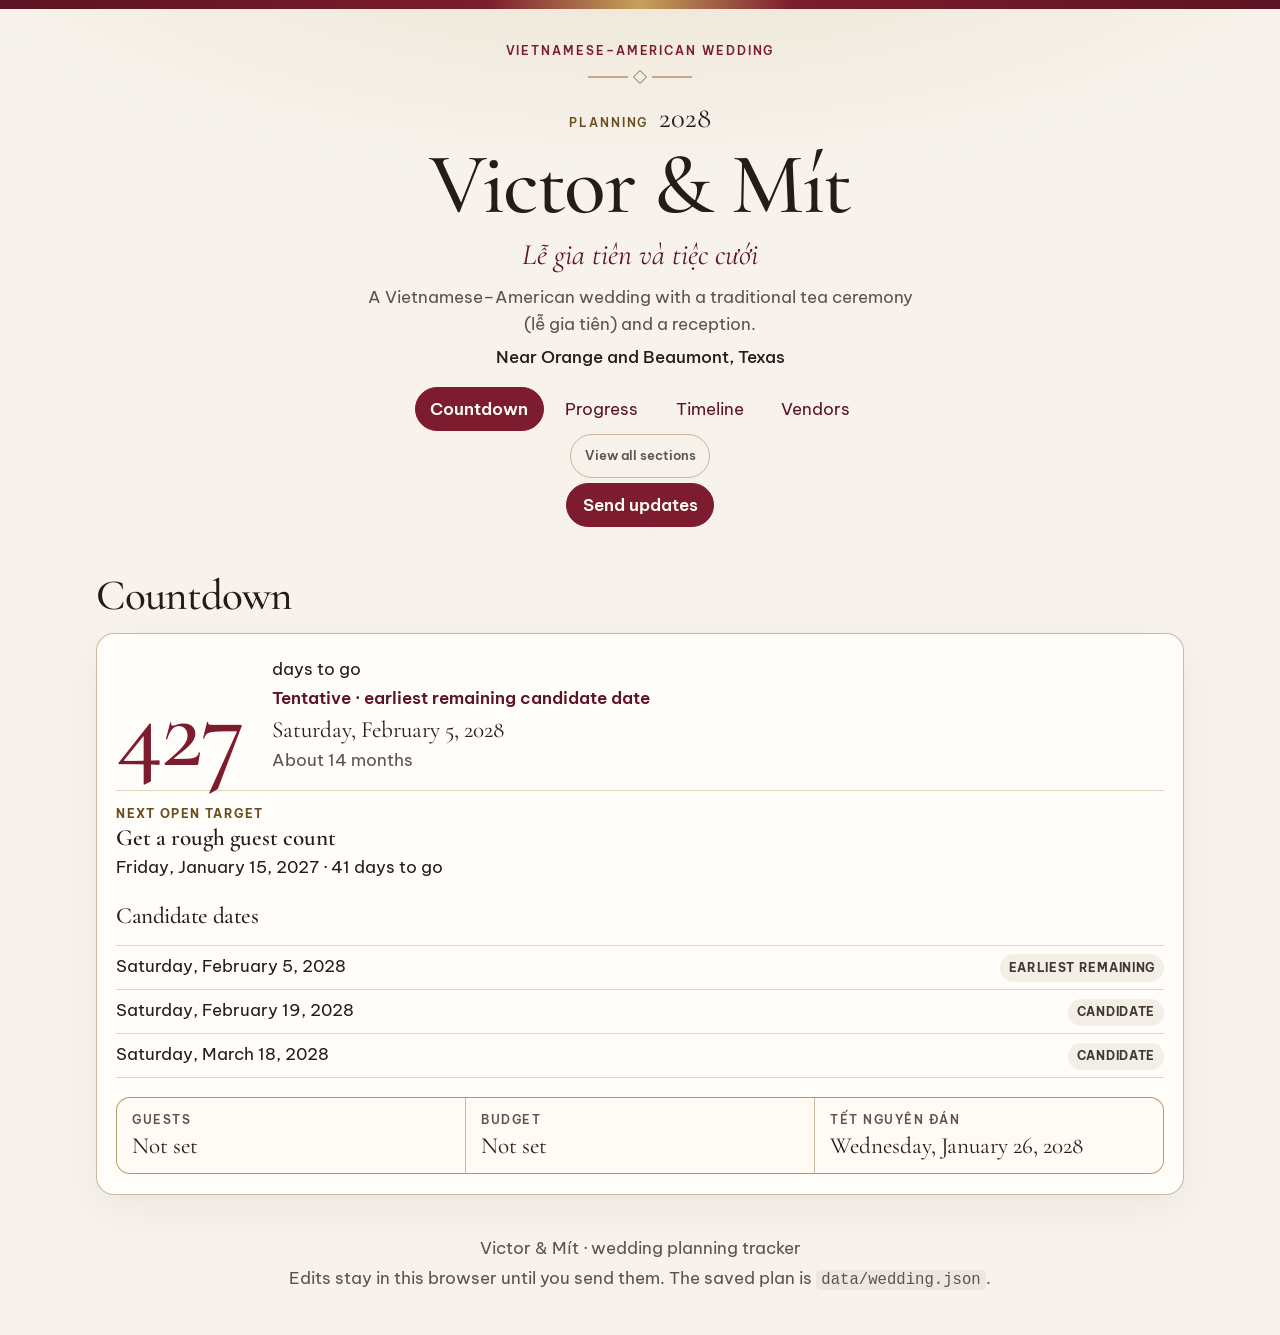
==== commit 8df67a7b: "Let timeline items be edited in the browser and sent as an issue. Local edits sit on top of data/wed" ====
--- a/index.html
+++ b/index.html
@@ -37,6 +37,7 @@
       <p class="view-all-row">
         <button type="button" id="view-all" class="view-all">View all sections</button>
       </p>
+      <div id="mount-send" class="send-row"></div>
     </div>
   </header>
 
@@ -54,8 +55,8 @@
 
     <section class="section panel how-to" id="how" hidden aria-labelledby="how-heading">
       <h2 id="how-heading">How status is saved</h2>
-      <p>The saved plan is <code>data/wedding.json</code> on the <code>main</code> branch. Edit that file on GitHub, commit, and reload this page.</p>
-      <p>A “Preview as done” checkbox changes this browser only. It is kept on this device and is not written back to the file. Reset preview clears it.</p>
+      <p>The saved plan is <code>data/wedding.json</code> on the <code>main</code> branch. Edits you make on this page stay in this browser until you send them.</p>
+      <p><strong>Send updates</strong> opens a GitHub issue with a summary and a JSON block. An assistant merges that JSON into the file, then you choose <strong>Reset local edits</strong>. The format is in <a href="docs/UPDATES.md">docs/UPDATES.md</a>.</p>
       <p>Field-by-field instructions, including how to turn on GitHub Pages, are in the <a href="https://github.com/victorv83/Wedding-Planner/blob/main/README.md">README on GitHub</a>.</p>
     </section>
   </main>
@@ -63,10 +64,11 @@
   <footer class="site-footer">
     <div class="wrap">
       <p id="footer-line">Victor &amp; Mít · wedding planning tracker</p>
-      <p>Official task status is the <code>status</code> field in <code>data/wedding.json</code>.</p>
+      <p>Edits stay in this browser until you send them. The saved plan is <code>data/wedding.json</code>.</p>
     </div>
   </footer>
 
+  <div id="dialog-root"></div>
   <script type="module" src="app.js"></script>
 </body>
 </html>
--- a/styles.css
+++ b/styles.css
@@ -696,7 +696,7 @@
   white-space: pre-wrap;
 }
 
-.preview-label {
+.check-label {
   display: flex;
   align-items: flex-start;
   gap: 0.65rem;
@@ -705,11 +705,377 @@
   font-weight: 600;
 }
 
-.preview-label input {
+.check-label input {
   width: 1.15rem;
   height: 1.15rem;
   margin-top: 0.2rem;
   accent-color: var(--lacquer);
+}
+
+.section-head {
+  display: flex;
+  flex-wrap: wrap;
+  justify-content: space-between;
+  align-items: end;
+  gap: 0.65rem 1rem;
+  margin-bottom: 0.85rem;
+}
+
+.section-head h2 {
+  margin: 0;
+}
+
+.section-actions,
+.send-row,
+.form-actions,
+.dialog-actions,
+.task-actions {
+  display: flex;
+  flex-wrap: wrap;
+  gap: 0.5rem;
+  align-items: center;
+}
+
+.send-row {
+  justify-content: center;
+  margin: 0.15rem 0 0.55rem;
+}
+
+button.primary {
+  background: var(--lacquer);
+  color: var(--paper);
+  border-color: var(--lacquer);
+  font-weight: 600;
+}
+
+button.primary:hover {
+  background: var(--lacquer-deep);
+  color: var(--paper);
+}
+
+button.danger {
+  color: var(--lacquer-deep);
+}
+
+button.text-button {
+  background: transparent;
+  border-color: transparent;
+}
+
+.icon-button {
+  display: inline-flex;
+  align-items: center;
+  gap: 0.4rem;
+}
+
+.icon-button svg {
+  display: block;
+}
+
+.task-tools {
+  display: flex;
+  flex-direction: column;
+  align-items: flex-end;
+  gap: 0.45rem;
+}
+
+.task h4 {
+  overflow-wrap: anywhere;
+}
+
+.badge-booked {
+  background: var(--progress-bg);
+  color: var(--gold-text);
+  box-shadow: inset 0 0 0 1px var(--gold);
+}
+
+.badge-unsent {
+  background: transparent;
+  color: var(--gold-text);
+  border: 1px dashed var(--gold);
+  letter-spacing: 0.08em;
+}
+
+.due-count {
+  display: inline-block;
+  margin-left: 0.45rem;
+  color: var(--ink-soft);
+  font-weight: 500;
+}
+
+.task.is-overdue .due-count {
+  color: var(--lacquer-deep);
+  font-weight: 650;
+}
+
+.details {
+  display: grid;
+  grid-template-columns: 7.75rem minmax(0, 1fr);
+  gap: 0.28rem 0.8rem;
+  margin: 0.8rem 0 0;
+  padding-top: 0.75rem;
+  border-top: 1px solid rgba(140, 106, 47, 0.28);
+}
+
+.details dt {
+  margin: 0;
+  color: var(--gold-text);
+  font-size: 0.72rem;
+  font-weight: 700;
+  letter-spacing: 0.08em;
+  text-transform: uppercase;
+}
+
+.details dd {
+  margin: 0;
+  overflow-wrap: anywhere;
+}
+
+.hint.tight {
+  margin: 0.35rem 0 0;
+  font-size: 0.92rem;
+}
+
+.next-target {
+  display: grid;
+  gap: 0.1rem;
+  margin: 1rem 0 0;
+  padding-top: 0.85rem;
+  border-top: 1px solid rgba(140, 106, 47, 0.28);
+}
+
+.next-kicker {
+  color: var(--gold-text);
+  font-size: 0.72rem;
+  font-weight: 700;
+  letter-spacing: 0.12em;
+  text-transform: uppercase;
+}
+
+.next-target strong {
+  font-family: var(--serif);
+  font-size: 1.45rem;
+  font-weight: 600;
+  line-height: 1.2;
+}
+
+.deleted-list {
+  margin: 0 0 1rem;
+  color: var(--ink-soft);
+}
+
+.deleted-list p,
+.deleted-list ul {
+  margin: 0;
+}
+
+.deleted-list ul {
+  list-style: none;
+  padding: 0;
+}
+
+.deleted-list li {
+  display: flex;
+  flex-wrap: wrap;
+  align-items: center;
+  gap: 0.35rem 0.6rem;
+  margin-top: 0.35rem;
+}
+
+.task-form {
+  display: grid;
+  gap: 0.8rem;
+}
+
+.editor-heading {
+  margin: 0;
+  font-size: 1.7rem;
+}
+
+.task-form fieldset {
+  border: 0;
+  margin: 0;
+  padding: 0;
+  min-inline-size: 0;
+}
+
+.task-form legend {
+  padding: 0;
+  margin-bottom: 0.35rem;
+  font-size: 0.85rem;
+  font-weight: 600;
+}
+
+.field {
+  display: flex;
+  flex-direction: column;
+  gap: 0.28rem;
+  min-width: 0;
+  font-size: 0.85rem;
+  font-weight: 600;
+}
+
+.field-row {
+  display: grid;
+  grid-template-columns: repeat(2, minmax(0, 1fr));
+  gap: 0.75rem;
+}
+
+.combo {
+  display: block;
+  min-width: 0;
+}
+
+.field input,
+.field textarea,
+.field select,
+.precision-panel input {
+  width: 100%;
+  padding: 0.45rem 0.65rem;
+  border: 1px solid rgba(36, 28, 25, 0.22);
+  border-radius: 10px;
+  background: #fffaf3;
+  font: inherit;
+  font-weight: 500;
+}
+
+.field textarea {
+  min-height: 7.5rem;
+  resize: vertical;
+  line-height: 1.5;
+}
+
+.choice-row {
+  display: flex;
+  flex-wrap: wrap;
+  gap: 0.2rem 0.85rem;
+}
+
+.choice {
+  display: flex;
+  align-items: center;
+  gap: 0.5rem;
+  min-height: 44px;
+  font-weight: 600;
+}
+
+.choice input {
+  width: 1.1rem;
+  height: 1.1rem;
+  accent-color: var(--lacquer);
+}
+
+.precision-panel {
+  margin-top: 0.15rem;
+}
+
+.vendor-fields {
+  display: grid;
+  gap: 0.75rem;
+  padding: 0.85rem;
+  border: 1px solid rgba(140, 106, 47, 0.28);
+  border-radius: 14px;
+  background: #fffaf3;
+}
+
+.editor-note,
+.privacy-note {
+  margin: 0;
+  color: var(--ink-soft);
+  font-size: 0.88rem;
+  font-weight: 500;
+}
+
+.form-errors {
+  margin: 0;
+  padding: 0.7rem 0.85rem;
+  border-radius: 12px;
+  background: var(--overdue-bg);
+  color: var(--lacquer-deep);
+}
+
+.form-errors ul {
+  margin: 0.3rem 0 0;
+  padding-left: 1.15rem;
+}
+
+.vendor-cell,
+.deposit-note,
+.vendor-meta {
+  display: block;
+}
+
+.deposit-note,
+.vendor-meta {
+  color: var(--ink-soft);
+  font-size: 0.82rem;
+  font-weight: 500;
+}
+
+.dialog-backdrop {
+  position: fixed;
+  inset: 0;
+  z-index: 30;
+  display: flex;
+  align-items: center;
+  justify-content: center;
+  padding: 0.75rem;
+  background: rgba(36, 28, 25, 0.46);
+}
+
+.dialog {
+  width: min(42rem, 100%);
+  max-height: min(92vh, 48rem);
+  overflow: auto;
+  padding: 1.05rem 1.05rem 1.15rem;
+  border: 1px solid var(--gold-line);
+  border-radius: 18px;
+  background: var(--paper);
+  box-shadow: var(--shadow);
+}
+
+.dialog-head {
+  display: flex;
+  justify-content: space-between;
+  align-items: start;
+  gap: 0.75rem;
+}
+
+.dialog-head h2 {
+  margin: 0;
+  font-size: clamp(1.7rem, 4vw, 2.2rem);
+}
+
+.dialog-lede,
+.dialog-notice {
+  margin: 0.7rem 0 0;
+}
+
+.dialog-notice {
+  font-weight: 600;
+}
+
+.inline-warning {
+  margin-top: 0.75rem;
+}
+
+.issue-body {
+  margin: 0.85rem 0;
+  padding: 0.8rem 0.9rem;
+  overflow: visible;
+  border: 1px solid var(--gold-line);
+  border-radius: 12px;
+  background: var(--ivory);
+  color: var(--ink);
+  font-family: var(--mono);
+  font-size: 0.78rem;
+  line-height: 1.45;
+  white-space: pre-wrap;
+  word-break: break-word;
+}
+
+body.dialog-open {
+  overflow: hidden;
 }
 
 .table-scroll {
@@ -798,7 +1164,7 @@
 }
 
 td.vendor {
-  white-space: nowrap;
+  white-space: normal;
 }
 
 tfoot th {
@@ -872,8 +1238,49 @@
     gap: 0.15rem;
   }
 
-  .badges {
+  .badges,
+  .task-tools {
     justify-content: flex-start;
+    align-items: flex-start;
+  }
+
+  .field-row {
+    grid-template-columns: 1fr;
+  }
+
+  .details {
+    grid-template-columns: 1fr;
+    gap: 0.1rem;
+  }
+
+  .details dd {
+    margin: 0 0 0.45rem;
+  }
+
+  .section-actions,
+  .send-row {
+    width: 100%;
+  }
+
+  .section-actions button,
+  .send-row button {
+    flex: 1 1 9rem;
+  }
+
+  .dialog-backdrop {
+    padding: 0;
+    align-items: stretch;
+  }
+
+  .dialog {
+    width: 100%;
+    max-height: 100%;
+    border-radius: 0;
+  }
+
+  .due-count {
+    display: block;
+    margin-left: 0;
   }
 
   .wrap {
@@ -980,7 +1387,8 @@
   }
 
   .toc a[aria-current="page"],
-  .view-all[aria-current="page"] {
+  .view-all[aria-current="page"],
+  button.primary {
     background: Highlight;
     color: HighlightText;
     border-color: Highlight;
@@ -997,8 +1405,13 @@
   .toc,
   .view-all-row,
   .filters,
-  .preview-label,
-  .preview-callout {
+  .check-label,
+  .preview-callout,
+  .send-row,
+  .section-actions,
+  .task-actions,
+  .dialog-backdrop,
+  .deleted-list {
     display: none !important;
   }
 
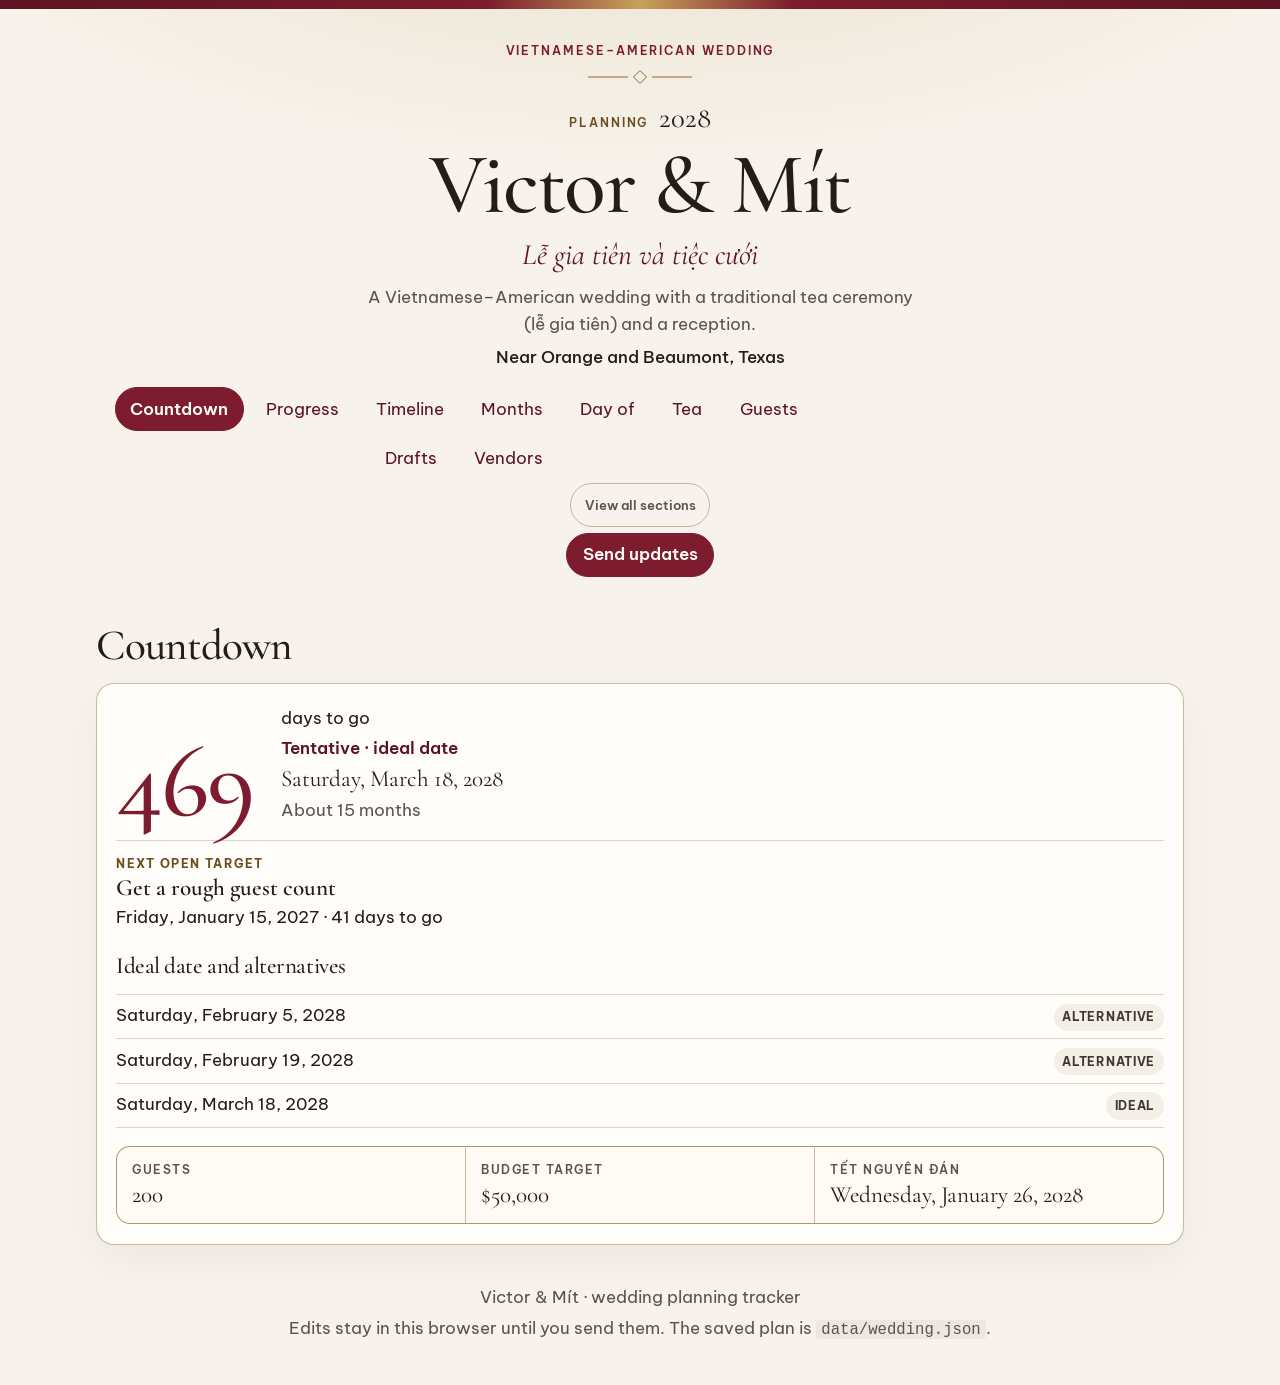
==== commit 8cc6040f: "Plan around 200 guests and use verified vendor rates. Add the tea, guest, month, day-of, and outreac" ====
--- a/index.html
+++ b/index.html
@@ -32,6 +32,11 @@
         <a href="#overview">Countdown</a>
         <a href="#progress">Progress</a>
         <a href="#timeline">Timeline</a>
+        <a href="#months">Months</a>
+        <a href="#dayof">Day of</a>
+        <a href="#ceremony">Tea</a>
+        <a href="#guests">Guests</a>
+        <a href="#outreach">Drafts</a>
         <a href="#vendors">Vendors</a>
       </nav>
       <p class="view-all-row">
@@ -51,6 +56,11 @@
     <div id="mount-overview" class="section-mount"></div>
     <div id="mount-progress" class="section-mount"></div>
     <div id="mount-timeline" class="section-mount"></div>
+    <div id="mount-months" class="section-mount"></div>
+    <div id="mount-dayof" class="section-mount"></div>
+    <div id="mount-ceremony" class="section-mount"></div>
+    <div id="mount-guests" class="section-mount"></div>
+    <div id="mount-outreach" class="section-mount"></div>
     <div id="mount-vendors" class="section-mount"></div>
 
     <section class="section panel how-to" id="how" hidden aria-labelledby="how-heading">
--- a/styles.css
+++ b/styles.css
@@ -1195,6 +1195,331 @@
   border: 0;
 }
 
+.subhead {
+  margin-top: 1.35rem;
+}
+
+.party-panel {
+  margin-top: 1.6rem;
+}
+
+.party-facts {
+  display: flex;
+  flex-wrap: wrap;
+  gap: 0.5rem 1.6rem;
+  margin: 0 0 0.6rem;
+}
+
+.party-facts div {
+  min-width: 7rem;
+}
+
+.party-facts dt {
+  font-size: 0.72rem;
+  font-weight: 700;
+  letter-spacing: 0.08em;
+  text-transform: uppercase;
+  color: var(--ink-soft);
+}
+
+.party-facts dd {
+  margin: 0;
+  font-family: var(--serif);
+  font-size: 1.6rem;
+  line-height: 1.1;
+  color: var(--lacquer);
+}
+
+.party-panel p,
+.target-panel p,
+.plan-block > .hint {
+  margin: 0.45rem 0 0;
+}
+
+.target-panel,
+.plan-block {
+  margin-top: 1rem;
+}
+
+.budget-table {
+  min-width: 52rem;
+}
+
+.budget-table td.basis {
+  font-size: 0.88rem;
+  color: var(--ink-soft);
+  min-width: 16rem;
+}
+
+.budget-table .group-row th {
+  background: #fbf5ea;
+  font-family: var(--serif);
+  font-size: 1.25rem;
+  letter-spacing: 0;
+  text-transform: none;
+  color: var(--lacquer-deep);
+}
+
+.budget-table .subtotal-row td,
+.budget-table .over-row td {
+  background: #fffaf3;
+}
+
+.over-row td:first-child {
+  box-shadow: inset 3px 0 0 var(--lacquer);
+}
+
+.line-note,
+.sources,
+.per-guest {
+  display: block;
+  margin-top: 0.25rem;
+  font-size: 0.82rem;
+  color: var(--ink-soft);
+}
+
+.over-flag {
+  color: var(--lacquer-deep);
+  font-weight: 700;
+}
+
+.under-flag {
+  color: var(--done);
+  font-weight: 700;
+}
+
+.pill {
+  display: inline-block;
+  margin: 0 0.2rem 0.2rem 0;
+  padding: 0.05rem 0.45rem;
+  border-radius: 999px;
+  font-size: 0.66rem;
+  font-weight: 700;
+  letter-spacing: 0.04em;
+  text-transform: uppercase;
+  vertical-align: 0.1em;
+  white-space: nowrap;
+}
+
+.pill-listed {
+  background: var(--done-bg);
+  color: var(--done);
+}
+
+.pill-estimate,
+.pill-quote,
+.pill-unknown {
+  background: var(--progress-bg);
+  color: var(--progress);
+}
+
+.pill-yes,
+.pill-bartender,
+.pill-approved {
+  background: var(--done-bg);
+  color: var(--done);
+}
+
+.pill-no {
+  background: var(--overdue-bg);
+  color: var(--lacquer-deep);
+}
+
+.pill-over {
+  background: var(--overdue-bg);
+  color: var(--lacquer-deep);
+}
+
+.policy-badges {
+  display: flex;
+  flex-wrap: wrap;
+  gap: 0.3rem;
+}
+
+.shortlist-group {
+  margin: 0.6rem 0;
+  background: var(--paper);
+  border: 1px solid var(--gold-line);
+  border-radius: 14px;
+  box-shadow: var(--shadow);
+}
+
+.shortlist-group > summary {
+  display: flex;
+  justify-content: space-between;
+  align-items: center;
+  gap: 1rem;
+  padding: 0.8rem 1rem;
+  cursor: pointer;
+  font-family: var(--serif);
+  font-size: 1.35rem;
+  font-weight: 600;
+}
+
+.shortlist-group > summary .count {
+  font-family: var(--sans);
+  font-size: 0.8rem;
+  font-weight: 700;
+  color: var(--ink-soft);
+}
+
+.shortlist {
+  list-style: none;
+  margin: 0;
+  padding: 0 1rem 0.9rem;
+  display: grid;
+  grid-template-columns: repeat(auto-fill, minmax(17rem, 1fr));
+  gap: 0.75rem;
+}
+
+.vendor-card {
+  border-top: 1px solid rgba(36, 28, 25, 0.08);
+  padding-top: 0.7rem;
+}
+
+.vendor-card p {
+  margin: 0 0 0.35rem;
+}
+
+.vendor-card .vendor-name {
+  font-weight: 700;
+}
+
+.vendor-base {
+  display: block;
+  font-weight: 400;
+  font-size: 0.82rem;
+  color: var(--ink-soft);
+}
+
+.vendor-caveat {
+  color: var(--lacquer-deep);
+}
+
+.guide-fold {
+  margin: 0.75rem 0;
+  background: var(--paper);
+  border: 1px solid var(--gold-line);
+  border-radius: 14px;
+  box-shadow: var(--shadow);
+}
+
+.guide-fold > summary {
+  padding: 0.85rem 1rem;
+  cursor: pointer;
+  font-family: var(--serif);
+  font-size: 1.35rem;
+  font-weight: 600;
+}
+
+.guide-fold-body {
+  padding: 0 1rem 1rem;
+}
+
+.guide-list {
+  margin: 0.4rem 0 0;
+  padding-left: 1.2rem;
+}
+
+.guide-list li + li,
+.run-list li + li {
+  margin-top: 0.45rem;
+}
+
+.gallery {
+  display: grid;
+  grid-template-columns: repeat(auto-fit, minmax(14rem, 1fr));
+  gap: 0.75rem;
+}
+
+.gallery figure {
+  margin: 0;
+}
+
+.gallery img {
+  width: 100%;
+  height: 14rem;
+  object-fit: cover;
+  border-radius: 12px;
+  background: #f3eee6;
+}
+
+.gallery figcaption,
+.email-draft {
+  color: var(--ink-soft);
+  font-size: 0.85rem;
+}
+
+.email-draft {
+  white-space: pre-wrap;
+  background: var(--ivory);
+  border-radius: 12px;
+  padding: 0.8rem;
+  font-family: var(--sans);
+}
+
+.households {
+  display: flex;
+  flex-direction: column;
+  gap: 0.6rem;
+  margin: 0.6rem 0;
+}
+
+.household {
+  display: grid;
+  grid-template-columns: minmax(8rem, 1.4fr) 4.5rem minmax(7rem, 1fr) 6.5rem 4.5rem minmax(6rem, 1fr) auto;
+  gap: 0.4rem;
+  align-items: center;
+}
+
+.household input,
+.household select {
+  width: 100%;
+  min-height: 44px;
+}
+
+.side-grid {
+  margin-bottom: 0.6rem;
+}
+
+.run-list {
+  list-style: none;
+  margin: 0;
+  padding: 0;
+}
+
+.run-list li {
+  display: grid;
+  grid-template-columns: 4.5rem minmax(0, 1fr);
+  gap: 0.75rem;
+  padding: 0.75rem 0;
+  border-top: 1px solid rgba(140, 106, 47, 0.28);
+}
+
+.run-list time {
+  font-weight: 700;
+  color: var(--lacquer);
+}
+
+.run-list p {
+  margin: 0.15rem 0 0;
+}
+
+.month-block {
+  margin: 1rem 0;
+}
+
+.happiness {
+  margin: 0.2rem 0 0.6rem;
+  font-size: 3rem;
+  line-height: 1;
+  color: var(--lacquer);
+}
+
+.toc {
+  max-width: 46rem;
+}
+
 @media (max-width: 720px) {
   .site-header {
     padding-top: 1.15rem;
@@ -1244,8 +1569,24 @@
     align-items: flex-start;
   }
 
-  .field-row {
+  .field-row,
+  .shortlist,
+  .household,
+  .run-list li {
     grid-template-columns: 1fr;
+  }
+
+  .budget-table {
+    min-width: 0;
+  }
+
+  .budget-table td.basis {
+    min-width: 0;
+  }
+
+  .budget-table .group-row th {
+    display: block;
+    width: 100%;
   }
 
   .details {
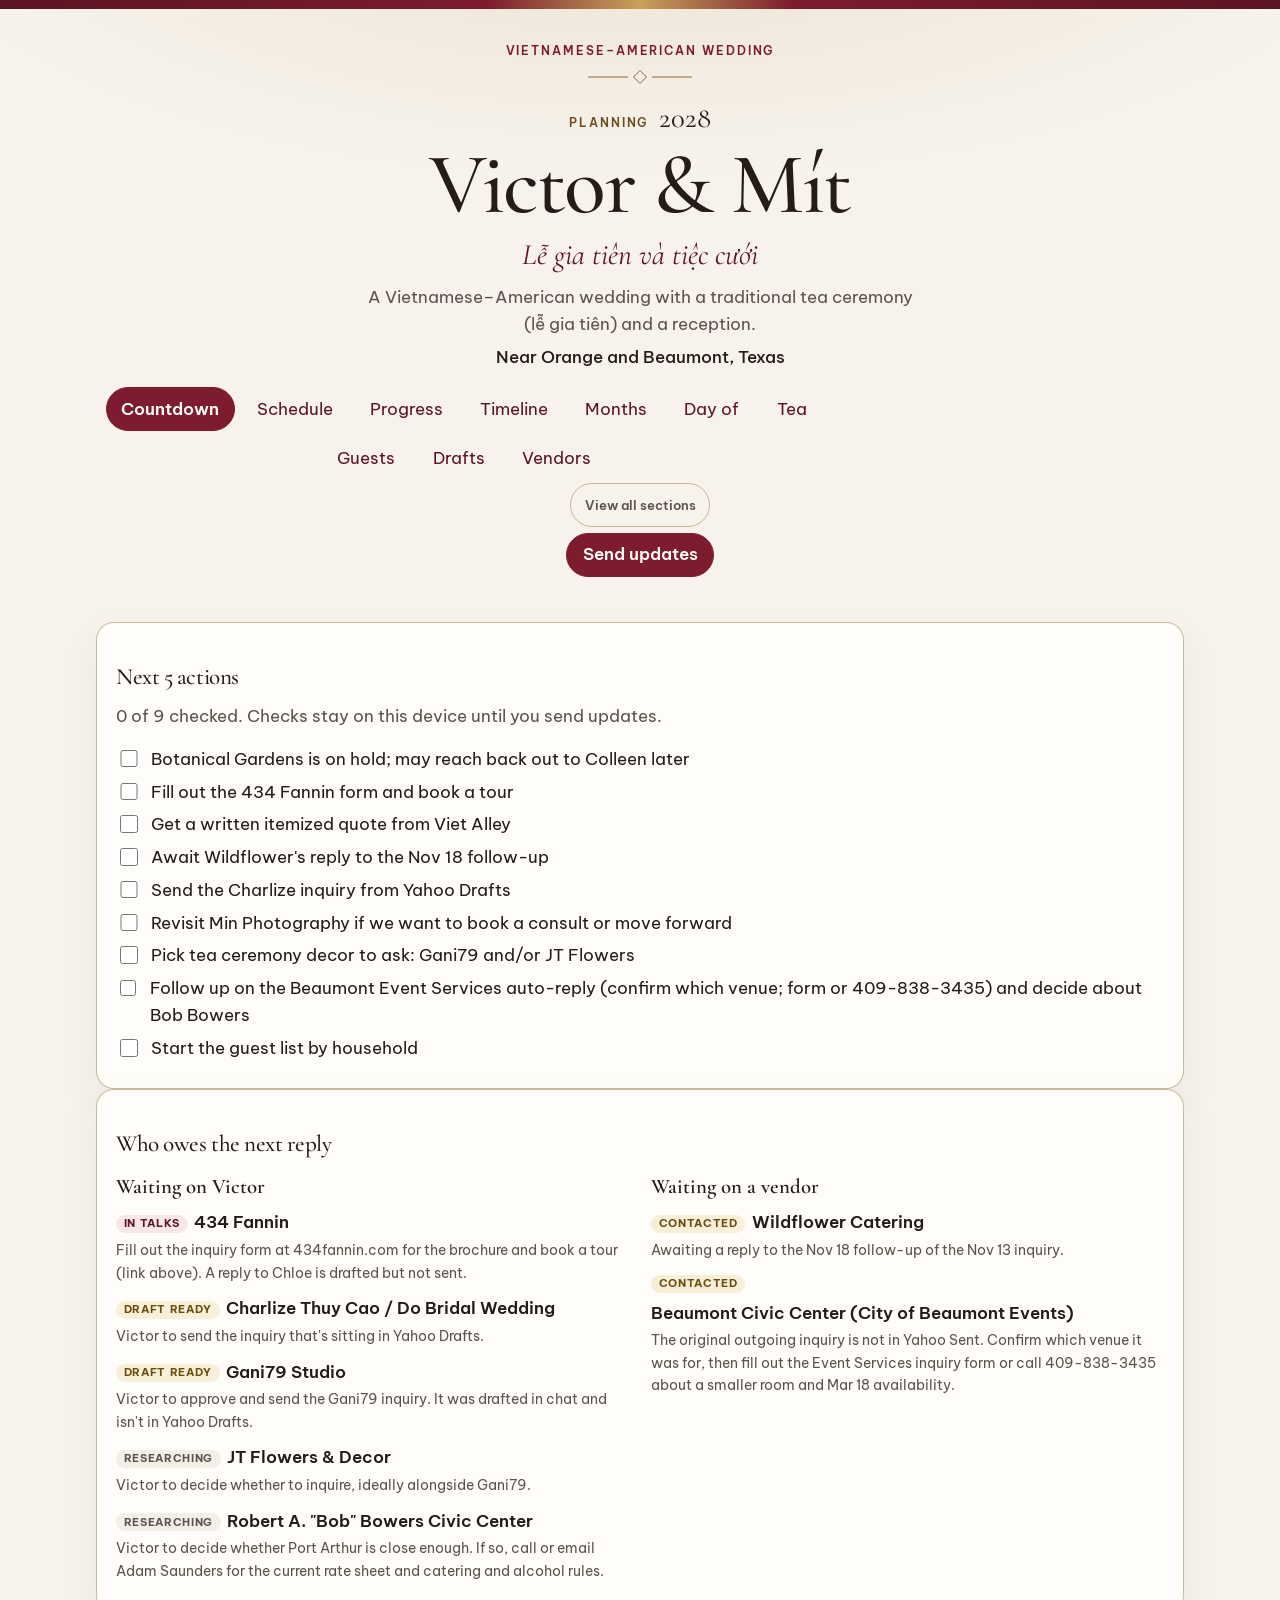
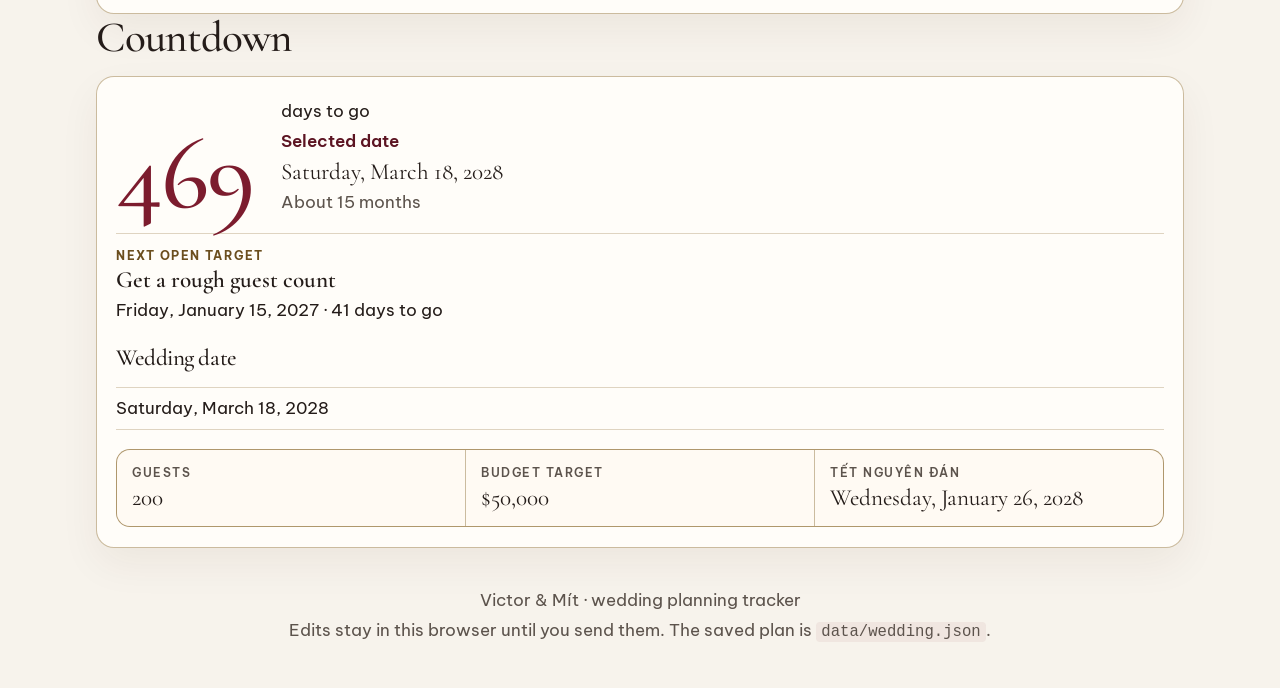
==== commit 4c5f2486: "Add a schedule timeline and lock the wedding date to March 18. February 5 and February 19 are no lon" ====
--- a/index.html
+++ b/index.html
@@ -30,6 +30,7 @@
       <p class="place" id="place">Near Orange and Beaumont, Texas</p>
       <nav class="toc" aria-label="Sections">
         <a href="#overview">Countdown</a>
+        <a href="#schedule">Schedule</a>
         <a href="#progress">Progress</a>
         <a href="#timeline">Timeline</a>
         <a href="#months">Months</a>
@@ -54,6 +55,7 @@
     <p id="app-status" class="banner" role="status">Loading the plan from <code>data/wedding.json</code>…</p>
     <div id="warnings"></div>
     <div id="mount-overview" class="section-mount"></div>
+    <div id="mount-schedule" class="section-mount"></div>
     <div id="mount-progress" class="section-mount"></div>
     <div id="mount-timeline" class="section-mount"></div>
     <div id="mount-months" class="section-mount"></div>
--- a/styles.css
+++ b/styles.css
@@ -55,8 +55,9 @@
 }
 
 :focus-visible {
-  outline: 3px solid var(--gold);
+  outline: 3px solid var(--ink);
   outline-offset: 3px;
+  box-shadow: 0 0 0 6px var(--paper);
 }
 
 ::selection {
@@ -805,7 +806,7 @@
 
 .task.is-overdue .due-count {
   color: var(--lacquer-deep);
-  font-weight: 650;
+  font-weight: 600;
 }
 
 .details {
@@ -1404,12 +1405,95 @@
   box-shadow: var(--shadow);
 }
 
+.guide-fold > summary,
+.quote-fold > summary,
+.shortlist-group > summary {
+  cursor: pointer;
+}
+
 .guide-fold > summary {
   padding: 0.85rem 1rem;
-  cursor: pointer;
   font-family: var(--serif);
   font-size: 1.35rem;
   font-weight: 600;
+}
+
+.next-actions .action-list {
+  list-style: none;
+  margin: 0;
+  padding: 0;
+}
+
+.next-actions .action-list li {
+  margin: 0.35rem 0;
+}
+
+.next-actions label {
+  display: flex;
+  gap: 0.65rem;
+  align-items: flex-start;
+  cursor: pointer;
+}
+
+.next-actions input {
+  margin-top: 0.25rem;
+  width: 1.1rem;
+  height: 1.1rem;
+  accent-color: var(--lacquer);
+}
+
+.scenario-grid {
+  display: grid;
+  grid-template-columns: repeat(2, minmax(0, 1fr));
+  gap: 0.75rem;
+  margin: 1rem 0;
+  border: 0;
+  padding: 0;
+}
+
+.scenario-grid legend {
+  font-family: var(--serif);
+  font-size: 1.45rem;
+  font-weight: 600;
+  margin-bottom: 0.35rem;
+}
+
+.scenario-grid > .hint {
+  grid-column: 1 / -1;
+}
+
+.scenario {
+  background: var(--paper);
+  border: 1px solid var(--gold-line);
+  border-radius: 14px;
+  padding: 0.85rem 1rem;
+}
+
+.scenario-selected {
+  border-color: var(--lacquer);
+  box-shadow: inset 0 0 0 1px var(--lacquer);
+}
+
+.scenario label {
+  display: flex;
+  gap: 0.55rem;
+  align-items: center;
+  font-weight: 700;
+}
+
+.quote-fold {
+  margin-top: 0.6rem;
+}
+
+.quote-form {
+  display: grid;
+  gap: 0.55rem;
+  margin-top: 0.6rem;
+}
+
+.quote-form .field {
+  display: grid;
+  gap: 0.2rem;
 }
 
 .guide-fold-body {
@@ -1572,6 +1656,7 @@
   .field-row,
   .shortlist,
   .household,
+  .scenario-grid,
   .run-list li {
     grid-template-columns: 1fr;
   }
@@ -1766,4 +1851,774 @@
   .table-scroll {
     box-shadow: none;
   }
-}
+
+  #vendor-root {
+    display: none !important;
+  }
+}
+
+.vendor-board-head .subhead {
+  margin-bottom: 0.15rem;
+}
+
+.vendor-counts {
+  margin: 0.1rem 0 0;
+  font-family: var(--serif);
+  font-size: 1.45rem;
+  line-height: 1.2;
+}
+
+.vendor-tools {
+  display: grid;
+  gap: 0.55rem;
+  margin: 0.85rem 0 0.2rem;
+}
+
+.chip-row {
+  display: flex;
+  flex-wrap: wrap;
+  gap: 0.35rem;
+}
+
+.chip {
+  border: 1px solid var(--gold-line);
+  background: var(--paper);
+  color: var(--ink);
+  border-radius: 999px;
+  min-height: 40px;
+  padding: 0.3rem 0.75rem;
+  font: inherit;
+  font-size: 0.82rem;
+  font-weight: 600;
+  cursor: pointer;
+}
+
+.chip:hover {
+  border-color: var(--lacquer);
+  color: var(--lacquer);
+}
+
+.chip.is-on {
+  background: var(--lacquer);
+  border-color: var(--lacquer);
+  color: var(--paper);
+}
+
+.vendor-search-row {
+  display: flex;
+  flex-wrap: wrap;
+  gap: 0.65rem 1rem;
+  align-items: center;
+}
+
+.vendor-search-row input[type="search"] {
+  flex: 1 1 16rem;
+  min-height: 44px;
+  border: 1px solid var(--gold-line);
+  border-radius: 999px;
+  padding: 0.4rem 0.95rem;
+  background: var(--paper);
+  color: var(--ink);
+  font: inherit;
+}
+
+.dropped-toggle {
+  margin-top: 0;
+}
+
+.vcard-grid {
+  display: grid;
+  grid-template-columns: repeat(3, minmax(0, 1fr));
+  gap: 0.9rem;
+  margin: 1rem 0 0.4rem;
+}
+
+.vcard {
+  display: flex;
+  flex-direction: column;
+  min-width: 0;
+  background: var(--paper);
+  border: 1px solid var(--gold-line);
+  border-radius: 18px;
+  overflow: hidden;
+  box-shadow: var(--shadow);
+}
+
+.vcard.is-chosen {
+  border-color: var(--lacquer);
+  box-shadow: inset 0 0 0 1px var(--lacquer), var(--shadow);
+}
+
+.vcard:has(.vcard-link:focus-visible) {
+  outline: 3px solid var(--ink);
+  outline-offset: 3px;
+}
+
+.vcard-link {
+  display: flex;
+  flex-direction: column;
+  flex: 1;
+  min-width: 0;
+  color: inherit;
+  text-decoration: none;
+}
+
+.vcard-link:focus-visible {
+  outline: none;
+}
+
+.vcard-link:hover .vcard-name {
+  color: var(--lacquer);
+}
+
+.vcard-photo {
+  position: relative;
+  aspect-ratio: 16 / 9;
+  background: #efe4d6;
+  overflow: hidden;
+}
+
+.vcard-photo img {
+  width: 100%;
+  height: 100%;
+  object-fit: cover;
+  display: block;
+}
+
+.vcard-photo-empty {
+  display: flex;
+  flex-direction: column;
+  align-items: center;
+  justify-content: center;
+  gap: 0.1rem;
+  text-align: center;
+}
+
+.vcard-photo-empty[data-category="venue"] { background: #f6e4e2; color: #7c1c2e; }
+.vcard-photo-empty[data-category="caterer"] { background: #f8efe4; color: #6b4e1e; }
+.vcard-photo-empty[data-category="planner"] { background: #f3eadf; color: #5c1422; }
+.vcard-photo-empty[data-category="photo"] { background: #efe7dc; color: #5c534c; }
+.vcard-photo-empty[data-category="decor"] { background: #f7ece8; color: #7c1c2e; }
+.vcard-photo-empty[data-category="music"] { background: #f4eadc; color: #6a4b10; }
+.vcard-photo-empty[data-category="beauty"] { background: #f8e8e4; color: #7c1c2e; }
+.vcard-photo-empty[data-category="cake"] { background: #f8efe6; color: #6b4e1e; }
+.vcard-photo-empty[data-category="rentals"] { background: #efe8df; color: #5c534c; }
+.vcard-photo-empty[data-category="bar"] { background: #f6e6df; color: #7c1c2e; }
+.vcard-photo-empty[data-category="transportation"] { background: #eee8df; color: #5c534c; }
+.vcard-photo-empty[data-category="ceremony"] { background: #f8e8e6; color: #5c1422; }
+.vcard-photo-empty[data-category="attire"] { background: #f7ece8; color: #7c1c2e; }
+.vcard-photo-empty[data-category="parties"] { background: #eef3ee; color: #1d5c45; }
+
+.vcard-initials {
+  font-family: var(--serif);
+  font-size: 2.1rem;
+  line-height: 1;
+  letter-spacing: 0.03em;
+}
+
+.vcard-photo-label {
+  font-size: 0.66rem;
+  font-weight: 700;
+  letter-spacing: 0.14em;
+  text-transform: uppercase;
+}
+
+.cat-icon {
+  width: 1.7rem;
+  height: 1.7rem;
+}
+
+.vcard-ribbon {
+  position: absolute;
+  top: 0.85rem;
+  right: -2.15rem;
+  transform: rotate(32deg);
+  background: var(--lacquer);
+  color: var(--paper);
+  font-size: 0.62rem;
+  font-weight: 700;
+  letter-spacing: 0.08em;
+  text-transform: uppercase;
+  padding: 0.22rem 2.3rem;
+  box-shadow: 0 8px 16px rgba(92, 20, 34, 0.18);
+}
+
+.vcard-body {
+  display: flex;
+  flex-direction: column;
+  gap: 0.35rem;
+  flex: 1;
+  padding: 0.8rem 0.95rem 0.65rem;
+}
+
+.vcard-kicker {
+  display: flex;
+  flex-wrap: wrap;
+  gap: 0.2rem 0.35rem;
+  margin: 0;
+  color: var(--gold-text);
+  font-size: 0.7rem;
+  font-weight: 700;
+  letter-spacing: 0.12em;
+  text-transform: uppercase;
+}
+
+.vcard-kicker span + span::before {
+  content: "· ";
+  color: var(--gold);
+}
+
+.vcard-title {
+  display: flex;
+  justify-content: space-between;
+  align-items: flex-start;
+  gap: 0.45rem;
+}
+
+.vcard-name {
+  margin: 0;
+  font-family: var(--serif);
+  font-size: 1.55rem;
+  font-weight: 600;
+  line-height: 1.05;
+}
+
+.status-badge {
+  display: inline-flex;
+  align-items: center;
+  flex: 0 0 auto;
+  margin-top: 0.15rem;
+  padding: 0.14rem 0.48rem;
+  border-radius: 999px;
+  background: var(--todo-bg);
+  color: var(--ink-soft);
+  font-family: var(--sans);
+  font-size: 0.66rem;
+  font-weight: 700;
+  letter-spacing: 0.06em;
+  line-height: 1.3;
+  text-transform: uppercase;
+  white-space: nowrap;
+}
+
+.status-replied,
+.status-booked { background: #f8e7ea; color: var(--lacquer-deep); }
+.status-quoted { background: var(--done-bg); color: var(--done); }
+.status-contacted,
+.status-drafted { background: var(--progress-bg); color: var(--progress); }
+.status-researching,
+.status-shortlist { background: var(--todo-bg); color: var(--ink-soft); }
+.status-on-hold { background: #f4eadc; color: var(--gold-text); }
+.status-dropped { background: #f3eee6; color: #8a817a; }
+
+.schedule {
+  list-style: none;
+  margin: 0.4rem 0 0;
+  padding: 0.2rem 0 0;
+  border-left: 2px solid var(--gold-line);
+}
+
+.schedule-item {
+  position: relative;
+  margin: 0 0 0.35rem;
+  padding: 0.15rem 0 0.85rem 1rem;
+}
+
+.schedule-item::before {
+  content: "";
+  position: absolute;
+  left: -0.42rem;
+  top: 0.45rem;
+  width: 0.7rem;
+  height: 0.7rem;
+  border: 2px solid var(--gold);
+  border-radius: 50%;
+  background: var(--paper);
+}
+
+.schedule-item.is-past {
+  color: var(--ink-soft);
+}
+
+.schedule-item.is-past .schedule-title,
+.schedule-item.is-past .schedule-when {
+  color: var(--ink-soft);
+}
+
+.schedule-item.is-next {
+  margin-left: 0.15rem;
+  padding: 0.7rem 0.85rem 0.8rem 0.95rem;
+  border: 1px solid var(--lacquer);
+  border-radius: 16px;
+  background: var(--paper);
+  box-shadow: var(--shadow);
+}
+
+.schedule-item.is-next::before {
+  left: -1.22rem;
+  border-color: var(--lacquer);
+  background: #f8e7ea;
+}
+
+.schedule-when {
+  margin: 0;
+  color: var(--gold-text);
+  font-size: 0.84rem;
+  font-weight: 700;
+  letter-spacing: 0.02em;
+}
+
+.schedule-approx {
+  margin-left: 0.4rem;
+  color: var(--ink-soft);
+  font-size: 0.72rem;
+  font-weight: 700;
+  letter-spacing: 0.08em;
+  text-transform: uppercase;
+}
+
+.schedule-title-row {
+  display: flex;
+  flex-wrap: wrap;
+  gap: 0.35rem;
+  align-items: center;
+  margin: 0.2rem 0 0.15rem;
+}
+
+.schedule-title {
+  margin: 0;
+  font-family: var(--serif);
+  font-size: 1.45rem;
+  font-weight: 600;
+  line-height: 1.15;
+}
+
+.schedule-detail {
+  margin: 0.2rem 0 0;
+  font-size: 0.95rem;
+}
+
+.kind-badge.kind-planning { background: var(--todo-bg); color: var(--ink-soft); }
+.kind-badge.kind-holiday { background: #f8e7ea; color: var(--lacquer-deep); }
+.kind-badge.kind-deadline { background: var(--overdue-bg); color: var(--lacquer-deep); }
+.kind-badge.kind-milestone { background: var(--done-bg); color: var(--done); }
+.kind-badge.kind-trip { background: #f4eadc; color: var(--gold-text); }
+.kind-badge.kind-wedding { background: var(--lacquer); color: var(--paper); }
+
+@media (max-width: 720px) {
+  .schedule-item.is-next {
+    margin-left: 0;
+    padding-left: 0.75rem;
+  }
+
+  .schedule-item.is-next::before {
+    left: -1.15rem;
+  }
+}
+.status-preferred { background: var(--lacquer); color: var(--paper); }
+
+.vcard-summary {
+  margin: 0;
+  color: var(--ink);
+  font-size: 0.92rem;
+  line-height: 1.45;
+  display: -webkit-box;
+  -webkit-line-clamp: 3;
+  -webkit-box-orient: vertical;
+  overflow: hidden;
+}
+
+.vcard-price {
+  margin: 0.1rem 0 0;
+  font-family: var(--serif);
+  font-size: 1.45rem;
+  line-height: 1.1;
+  color: var(--ink);
+}
+
+.vcard-price.is-note {
+  font-family: var(--sans);
+  font-size: 0.88rem;
+  line-height: 1.4;
+  color: var(--ink-soft);
+  display: -webkit-box;
+  -webkit-line-clamp: 2;
+  -webkit-box-orient: vertical;
+  overflow: hidden;
+}
+
+.vcard-questions {
+  margin: 0.1rem 0 0;
+  padding-left: 1.1rem;
+  color: var(--ink-soft);
+  font-size: 0.84rem;
+}
+
+.vcard-questions li {
+  margin: 0.12rem 0;
+}
+
+.vcard-questions .more {
+  list-style: none;
+  margin-left: -1.1rem;
+  font-weight: 600;
+  color: var(--gold-text);
+}
+
+.vcard-next,
+.vcard-last {
+  margin: 0;
+}
+
+.vcard-next {
+  font-size: 0.9rem;
+}
+
+.vcard-last {
+  margin-top: auto;
+  color: var(--ink-soft);
+  font-size: 0.78rem;
+  font-weight: 600;
+  letter-spacing: 0.04em;
+}
+
+.vcard-pick {
+  margin: 0;
+  border: 0;
+  border-top: 1px solid var(--gold-line);
+  background: transparent;
+  color: var(--lacquer-deep);
+  font: inherit;
+  font-size: 0.82rem;
+  font-weight: 600;
+  text-align: left;
+  padding: 0.62rem 0.95rem;
+  cursor: pointer;
+}
+
+.vcard-pick:hover {
+  background: rgba(124, 28, 46, 0.05);
+}
+
+.vcard-pick.is-chosen {
+  background: #f8e7ea;
+}
+
+.builder {
+  margin: 1.4rem 0 1.8rem;
+  padding: 0.95rem 1rem 1.05rem;
+  background: var(--paper);
+  border: 1px solid var(--gold-line);
+  border-radius: 18px;
+  box-shadow: var(--shadow);
+}
+
+.builder-grid {
+  display: grid;
+  grid-template-columns: repeat(auto-fill, minmax(16.5rem, 1fr));
+  gap: 0.7rem;
+}
+
+.build-row {
+  display: grid;
+  gap: 0.28rem;
+  padding: 0.7rem 0.75rem 0.75rem;
+  border: 1px solid rgba(140, 106, 47, 0.28);
+  border-radius: 14px;
+  background: var(--ivory);
+}
+
+.build-row.is-set {
+  border-color: var(--lacquer);
+  background: var(--paper);
+}
+
+.build-label {
+  color: var(--gold-text);
+  font-size: 0.7rem;
+  font-weight: 700;
+  letter-spacing: 0.12em;
+  text-transform: uppercase;
+}
+
+.build-row select {
+  width: 100%;
+  min-height: 44px;
+  border: 1px solid var(--gold-line);
+  border-radius: 10px;
+  background: var(--paper);
+  color: var(--ink);
+  font: inherit;
+  padding: 0.3rem 0.45rem;
+}
+
+.build-line {
+  margin: 0;
+  font-family: var(--serif);
+  font-size: 1.3rem;
+  line-height: 1.1;
+}
+
+.builder-total {
+  margin: 0.9rem 0 0.35rem;
+}
+
+.builder-total.is-under {
+  color: var(--done);
+  font-weight: 600;
+}
+
+.builder-total.is-over {
+  color: var(--lacquer-deep);
+  font-weight: 700;
+}
+
+.builder-total.is-spans {
+  color: var(--progress);
+  font-weight: 600;
+}
+
+.queue-grid {
+  display: grid;
+  grid-template-columns: 1fr 1fr;
+  gap: 0.8rem 1.4rem;
+}
+
+.queue-heading {
+  margin: 0 0 0.4rem;
+  font-family: var(--serif);
+  font-size: 1.3rem;
+  font-weight: 600;
+}
+
+.queue-list {
+  list-style: none;
+  margin: 0;
+  padding: 0;
+}
+
+.queue-list li {
+  margin: 0 0 0.7rem;
+}
+
+.queue-list a {
+  display: flex;
+  flex-wrap: wrap;
+  align-items: center;
+  gap: 0.4rem;
+  color: inherit;
+  text-decoration: none;
+  font-weight: 600;
+}
+
+.queue-list a:hover .queue-name {
+  color: var(--lacquer);
+}
+
+.queue-step {
+  display: -webkit-box;
+  margin-top: 0.15rem;
+  color: var(--ink-soft);
+  font-size: 0.88rem;
+  font-weight: 400;
+  -webkit-line-clamp: 3;
+  -webkit-box-orient: vertical;
+  overflow: hidden;
+}
+
+.vendor-backdrop {
+  z-index: 28;
+}
+
+.vendor-dialog {
+  width: min(52rem, 100%);
+  max-height: min(92vh, 54rem);
+}
+
+.vendor-dialog .dialog-head {
+  margin: 0 0 0.2rem;
+  padding-bottom: 0.35rem;
+}
+
+.vendor-dialog .vcard-kicker {
+  margin-bottom: 0.15rem;
+}
+
+.detail-badges {
+  display: flex;
+  flex-wrap: wrap;
+  gap: 0.35rem;
+  align-items: center;
+}
+
+.detail-badges .status-badge {
+  margin-top: 0;
+}
+
+.vendor-dialog .vcard-photo {
+  margin-top: 0.75rem;
+  border-radius: 14px;
+}
+
+.photo-credit {
+  margin: 0.35rem 0 0;
+  color: var(--ink-soft);
+  font-size: 0.82rem;
+}
+
+.detail-summary {
+  margin: 0.75rem 0 0;
+  font-size: 1.05rem;
+}
+
+.link-row {
+  display: flex;
+  flex-wrap: wrap;
+  gap: 0.4rem;
+  margin: 0.75rem 0 0.2rem;
+}
+
+.link-row a {
+  display: inline-flex;
+  align-items: center;
+  min-height: 40px;
+  padding: 0.25rem 0.75rem;
+  border: 1px solid var(--gold-line);
+  border-radius: 999px;
+  background: var(--ivory);
+  color: var(--lacquer-deep);
+  font-size: 0.9rem;
+  font-weight: 600;
+  text-decoration: none;
+}
+
+.link-row a:hover {
+  border-color: var(--lacquer);
+  background: #f8e7ea;
+}
+
+.detail-contact {
+  margin-top: 0.8rem;
+}
+
+.detail-block {
+  margin-top: 1rem;
+}
+
+.detail-block .subhead {
+  margin-bottom: 0.35rem;
+}
+
+.detail-table {
+  box-shadow: none;
+}
+
+.detail-next {
+  margin: 0.95rem 0 0;
+  padding: 0.7rem 0.9rem;
+  border-left: 3px solid var(--lacquer);
+  border-radius: 0 12px 12px 0;
+  background: #f8e7ea;
+}
+
+.detail-next .next-kicker {
+  display: block;
+}
+
+.detail-next strong {
+  display: block;
+  font-weight: 600;
+}
+
+.detail-actions {
+  margin: 0.9rem 0 0.4rem;
+}
+
+.vlog {
+  list-style: none;
+  margin: 0.35rem 0 0;
+  padding: 0.15rem 0 0;
+  border-left: 2px solid var(--gold-line);
+}
+
+.vlog li {
+  position: relative;
+  margin: 0;
+  padding: 0 0 0.95rem 0.95rem;
+}
+
+.vlog li::before {
+  content: "";
+  position: absolute;
+  left: -0.42rem;
+  top: 0.28rem;
+  width: 0.7rem;
+  height: 0.7rem;
+  border: 2px solid var(--lacquer);
+  border-radius: 50%;
+  background: var(--paper);
+}
+
+.vlog-received::before {
+  border-color: var(--done);
+  background: var(--done-bg);
+}
+
+.vlog-call::before {
+  border-color: var(--gold);
+}
+
+.vlog-note::before {
+  border-color: var(--ink-soft);
+}
+
+.vlog-meta {
+  display: flex;
+  flex-wrap: wrap;
+  gap: 0.3rem 0.55rem;
+  align-items: baseline;
+  margin: 0;
+  color: var(--ink-soft);
+  font-size: 0.86rem;
+}
+
+.vlog-icon {
+  color: var(--lacquer);
+  font-weight: 700;
+}
+
+.vlog-channel {
+  padding: 0.02rem 0.42rem;
+  border-radius: 999px;
+  background: var(--todo-bg);
+  font-size: 0.75rem;
+}
+
+.vlog-summary {
+  margin: 0.12rem 0 0;
+}
+
+@media (max-width: 980px) {
+  .vcard-grid {
+    grid-template-columns: repeat(2, minmax(0, 1fr));
+  }
+}
+
+@media (max-width: 720px) {
+  .vcard-grid,
+  .queue-grid,
+  .builder-grid {
+    grid-template-columns: 1fr;
+  }
+
+  .vendor-dialog {
+    width: 100%;
+    max-height: 100%;
+    height: 100%;
+    border-radius: 0;
+  }
+
+  .vcard-title {
+    flex-wrap: wrap;
+  }
+}
